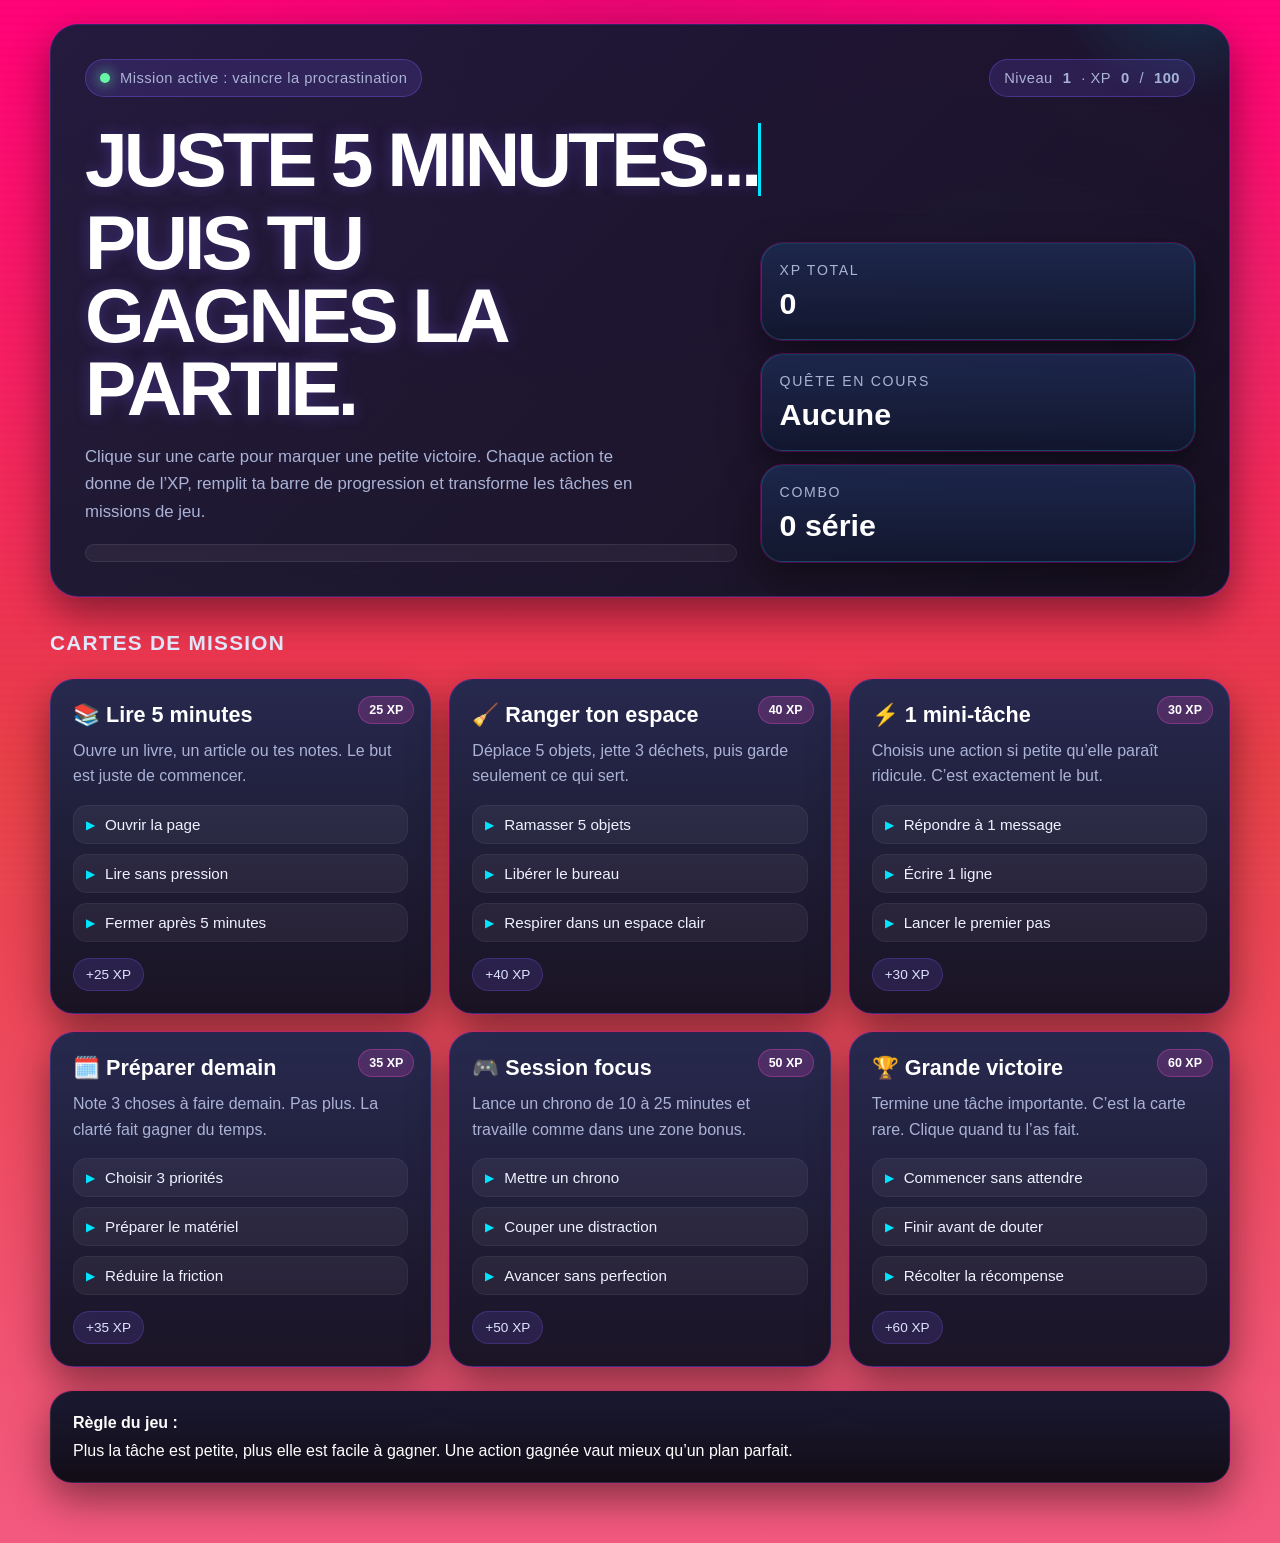
==== Nicolas/index.html @ 08e17f82 "Nick: My version" ====
<!doctype html>
<html lang="fr">
<head>
  <meta charset="UTF-8" />
  <meta name="viewport" content="width=device-width, initial-scale=1.0" />
  <title>Procrastination Quest</title>
  <style>
    :root {
      --bg: #ff0088;
      --panel: rgba(18, 24, 48, 0.88);
      --panel-2: rgba(30, 40, 78, 0.92);
      --text: #ffffff;
      --muted: #aab3d6;
      --neon: #7c5cff;
      --neon-2: #00e5ff;
      --accent: #ff4fd8;
      --good: #67f5a6;
      --warn: #ffd166;
      --shadow: 0 0 0 1px rgba(255, 0, 200, 0.25), 0 16px 40px rgba(0, 0, 0, 0.45);
    }

    * { box-sizing: border-box; }

    html {
      scroll-behavior: smooth;
    }

    body {
      margin: 0;
      min-height: 100vh;
      font-family: "Trebuchet MS", Arial, sans-serif;
      color: var(--text);
      background:
        radial-gradient(circle at top, rgba(150, 23, 97, 0.22), transparent 28%),
        radial-gradient(circle at 80% 20%, rgba(0,229,255,0.13), transparent 18%),
        linear-gradient(180deg, #ff0177 0%, #e73f47 50%, #f3597f 100%);
      overflow-x: hidden;
    }

    /* body::before {
      content: "";
      position: fixed;
      inset: 0;
      pointer-events: none;
      background:
        linear-gradient(rgba(255,255,255,0.03) 1px, transparent 1px),
        linear-gradient(90deg, rgba(255,255,255,0.03) 1px, transparent 1px);
      background-size: 100% 4px, 4px 100%;
      opacity: 0.18;
      mix-blend-mode: screen;
    } */

    .scanline {
      position: fixed;
      inset: 0;
      pointer-events: none;
      background: linear-gradient(to bottom, transparent 0%, rgba(255,255,255,0.04) 50%, transparent 100%);
      background-size: 100% 8px;
      animation: scan 8s linear infinite;
      opacity: 0.35;
    }

    @keyframes scan {
      from { transform: translateY(-100%); }
      to { transform: translateY(100%); }
    }

    @keyframes float {
      0%, 100% { transform: translateY(0px); }
      50% { transform: translateY(-8px); }
    }

    @keyframes pop {
      0% { transform: scale(0.9); opacity: 0; }
      100% { transform: scale(1); opacity: 1; }
    }

    @keyframes glowPulse {
      0%, 100% { box-shadow: 0 0 12px rgba(124,92,255,0.35), 0 0 30px rgba(0,229,255,0.15); }
      50% { box-shadow: 0 0 18px rgba(255,79,216,0.45), 0 0 38px rgba(0,229,255,0.24); }
    }

    .container {
      width: min(1180px, calc(100% - 32px));
      margin: 0 auto;
      padding: 24px 0 60px;
      position: relative;
      z-index: 1;
    }

    .hero {
      position: relative;
      overflow: hidden;
      border-radius: 28px;
      padding: 34px;
      background: linear-gradient(135deg, rgba(22, 28, 58, 0.94), rgba(11, 16, 32, 0.94));
      border: 1px solid rgba(124, 92, 255, 0.25);
      box-shadow: var(--shadow);
      animation: glowPulse 4s ease-in-out infinite;
    }

    .hero::after {
      content: "";
      position: absolute;
      inset: -40% -10% auto auto;
      width: 320px;
      height: 320px;
      border-radius: 50%;
      background: radial-gradient(circle, rgba(0,229,255,0.18), transparent 65%);
      filter: blur(10px);
      pointer-events: none;
    }

    .topbar {
      display: flex;
      justify-content: space-between;
      gap: 16px;
      align-items: center;
      flex-wrap: wrap;
      margin-bottom: 26px;
    }

    .badge {
      display: inline-flex;
      align-items: center;
      gap: 10px;
      padding: 10px 14px;
      border-radius: 999px;
      background: rgba(124, 92, 255, 0.16);
      border: 1px solid rgba(124, 92, 255, 0.35);
      color: var(--muted);
      font-size: 0.92rem;
      letter-spacing: 0.03em;
    }

    .badge span {
      width: 10px;
      height: 10px;
      border-radius: 50%;
      background: var(--good);
      box-shadow: 0 0 14px var(--good);
    }

    h1 {
      margin: 0;
      font-size: clamp(2.5rem, 6vw, 5rem);
      line-height: 0.95;
      letter-spacing: -0.05em;
      text-transform: uppercase;
      text-shadow: 0 0 16px rgba(124, 92, 255, 0.3);
      max-width: 12ch;
    }

    .typewriter {
      display: inline-block;
      border-right: 3px solid var(--neon-2);
      white-space: nowrap;
      overflow: hidden;
      animation: typing 4s steps(26, end), blink 0.75s step-end infinite;
    }

    @keyframes typing {
      from { width: 0; }
      to { width: 100%; }
    }

    @keyframes blink {
      50% { border-color: transparent; }
    }

    .hero-grid {
      display: grid;
      grid-template-columns: 1.5fr 1fr;
      gap: 24px;
      align-items: end;
    }

    .hero-copy {
      color: var(--muted);
      font-size: 1.05rem;
      max-width: 62ch;
      margin-top: 18px;
      line-height: 1.65;
    }

    .stats {
      display: grid;
      gap: 14px;
    }

    .stat {
      background: linear-gradient(180deg, rgba(30, 40, 78, 0.94), rgba(18, 24, 48, 0.92));
      border: 1px solid rgba(0,229,255,0.18);
      border-radius: 22px;
      padding: 18px;
      box-shadow: var(--shadow);
      animation: float 5s ease-in-out infinite;
    }

    .stat:nth-child(2) { animation-delay: 0.6s; }
    .stat:nth-child(3) { animation-delay: 1.2s; }

    .label {
      display: block;
      color: var(--muted);
      font-size: 0.88rem;
      margin-bottom: 8px;
      text-transform: uppercase;
      letter-spacing: 0.12em;
    }

    .value {
      font-size: 1.9rem;
      font-weight: 800;
    }

    .progress-wrap {
      margin-top: 18px;
      background: rgba(255,255,255,0.05);
      border-radius: 999px;
      overflow: hidden;
      border: 1px solid rgba(255,255,255,0.08);
      height: 18px;
    }

    .progress-bar {
      width: 0%;
      height: 100%;
      background: linear-gradient(90deg, var(--accent), var(--neon), var(--neon-2));
      box-shadow: 0 0 18px rgba(0,229,255,0.5);
      transition: width 0.5s ease;
    }

    .grid {
      margin-top: 24px;
      display: grid;
      grid-template-columns: repeat(12, 1fr);
      gap: 18px;
    }

    .section-title {
      margin: 34px 0 14px;
      font-size: 1.3rem;
      letter-spacing: 0.06em;
      text-transform: uppercase;
      color: #e7ebff;
    }

    .card {
      grid-column: span 4;
      position: relative;
      border: 1px solid rgba(124, 92, 255, 0.22);
      border-radius: 24px;
      padding: 22px;
      background: linear-gradient(180deg, rgba(30, 40, 78, 0.96), rgba(12, 16, 32, 0.94));
      box-shadow: var(--shadow);
      transform-style: preserve-3d;
      transition: transform 180ms ease, border-color 180ms ease, box-shadow 180ms ease;
      cursor: pointer;
      overflow: hidden;
      min-height: 230px;
    }

    .card:hover {
      transform: translateY(-4px) scale(1.01);
      border-color: rgba(0,229,255,0.38);
      box-shadow: 0 0 0 1px rgba(0,229,255,0.14), 0 18px 42px rgba(0, 0, 0, 0.5);
    }

    .card.completed {
      border-color: rgba(103,245,166,0.55);
      box-shadow: 0 0 0 1px rgba(103,245,166,0.15), 0 0 30px rgba(103,245,166,0.2);
    }

    .card::before {
      content: attr(data-xp) " XP";
      position: absolute;
      top: 16px;
      right: 16px;
      font-size: 0.78rem;
      font-weight: 700;
      color: #fff;
      padding: 6px 10px;
      border-radius: 999px;
      background: rgba(255,79,216,0.18);
      border: 1px solid rgba(255,79,216,0.3);
    }

    .card h3 {
      margin: 0 0 10px;
      font-size: 1.35rem;
    }

    .card p {
      margin: 0 0 16px;
      color: var(--muted);
      line-height: 1.6;
    }

    .task-list {
      display: grid;
      gap: 10px;
      margin: 0;
      padding: 0;
      list-style: none;
    }

    .task-list li {
      display: flex;
      align-items: center;
      gap: 10px;
      padding: 10px 12px;
      border-radius: 14px;
      background: rgba(255,255,255,0.05);
      border: 1px solid rgba(255,255,255,0.05);
      color: #eef2ff;
      font-size: 0.95rem;
    }

    .task-list li::before {
      content: "▶";
      color: var(--neon-2);
      font-size: 0.75rem;
    }

    .card.completed .task-list li.done {
      background: rgba(103,245,166,0.12);
      border-color: rgba(103,245,166,0.2);
      color: #d8ffe8;
    }

    .tag {
      display: inline-flex;
      margin-top: 16px;
      padding: 8px 12px;
      border-radius: 999px;
      background: rgba(124, 92, 255, 0.16);
      color: #dde3ff;
      font-size: 0.85rem;
      border: 1px solid rgba(124, 92, 255, 0.25);
    }

    .footer-panel {
      margin-top: 24px;
      padding: 22px;
      border-radius: 22px;
      background: linear-gradient(180deg, rgba(18,24,48,0.96), rgba(8,10,18,0.96));
      border: 1px solid rgba(255,255,255,0.08);
      box-shadow: var(--shadow);
      display: grid;
      gap: 10px;
    }

    .footer-panel strong {
      color: #fff;
    }

    .toast {
      position: fixed;
      bottom: 24px;
      left: 50%;
      transform: translateX(-50%) translateY(24px);
      background: rgba(11,16,32,0.96);
      border: 1px solid rgba(0,229,255,0.25);
      color: #fff;
      padding: 14px 18px;
      border-radius: 999px;
      box-shadow: var(--shadow);
      opacity: 0;
      pointer-events: none;
      transition: all 0.35s ease;
      z-index: 10;
    }

    .toast.show {
      opacity: 1;
      transform: translateX(-50%) translateY(0);
    }

    .xp-burst {
      position: absolute;
      pointer-events: none;
      font-weight: 800;
      font-size: 1rem;
      color: var(--warn);
      text-shadow: 0 0 12px rgba(255, 209, 102, 0.8);
      animation: burst 900ms ease-out forwards;
    }

    @keyframes burst {
      0% { opacity: 0; transform: translateY(10px) scale(0.85); }
      20% { opacity: 1; }
      100% { opacity: 0; transform: translateY(-40px) scale(1.2); }
    }

    .sparkle {
      position: absolute;
      width: 8px;
      height: 8px;
      border-radius: 2px;
      background: var(--neon-2);
      box-shadow: 0 0 16px var(--neon-2);
      animation: sparkle 700ms ease-out forwards;
    }

    @keyframes sparkle {
      0% { opacity: 0; transform: scale(0.2) rotate(0deg); }
      20% { opacity: 1; }
      100% { opacity: 0; transform: scale(1.2) rotate(180deg) translateY(-20px); }
    }

    @media (max-width: 980px) {
      .hero-grid { grid-template-columns: 1fr; }
      .card { grid-column: span 6; }
    }

    @media (max-width: 640px) {
      .container { width: min(100% - 20px, 1180px); }
      .hero { padding: 22px; border-radius: 20px; }
      h1 { font-size: clamp(2.2rem, 10vw, 3.8rem); }
      .card { grid-column: span 12; min-height: auto; }
      .value { font-size: 1.5rem; }
    }
  </style>
</head>
<body>
  <div class="scanline"></div>

  <main class="container">
    <header class="hero">
      <div class="topbar">
        <div class="badge"><span></span> Mission active : vaincre la procrastination</div>
        <div class="badge">Niveau <strong id="levelText">1</strong> · XP <strong id="xpText">0</strong>/<strong id="xpNextText">100</strong></div>
      </div>

      <div class="hero-grid">
        <div>
          <h1><span class="typewriter">Juste 5 minutes...</span><br />Puis tu gagnes la partie.</h1>
          <p class="hero-copy">
            Clique sur une carte pour marquer une petite victoire. Chaque action te donne de l’XP,
            remplit ta barre de progression et transforme les tâches en missions de jeu.
          </p>
          <div class="progress-wrap" aria-label="barre d'expérience">
            <div class="progress-bar" id="progressBar"></div>
          </div>
        </div>

        <div class="stats">
          <div class="stat">
            <span class="label">XP total</span>
            <div class="value" id="xpTotal">0</div>
          </div>
          <div class="stat">
            <span class="label">Quête en cours</span>
            <div class="value" id="currentQuest">Aucune</div>
          </div>
          <div class="stat">
            <span class="label">Combo</span>
            <div class="value"><span id="combo">0</span> série</div>
          </div>
        </div>
      </div>
    </header>

    <h2 class="section-title">Cartes de mission</h2>
    <section class="grid" id="cards">
      <article class="card" data-xp="25" data-name="Lire 5 minutes">
        <h3>📚 Lire 5 minutes</h3>
        <p>Ouvre un livre, un article ou tes notes. Le but est juste de commencer.</p>
        <ul class="task-list">
          <li class="done">Ouvrir la page</li>
          <li class="done">Lire sans pression</li>
          <li class="done">Fermer après 5 minutes</li>
        </ul>
        <span class="tag">+25 XP</span>
      </article>

      <article class="card" data-xp="40" data-name="Ranger ton espace">
        <h3>🧹 Ranger ton espace</h3>
        <p>Déplace 5 objets, jette 3 déchets, puis garde seulement ce qui sert.</p>
        <ul class="task-list">
          <li class="done">Ramasser 5 objets</li>
          <li class="done">Libérer le bureau</li>
          <li class="done">Respirer dans un espace clair</li>
        </ul>
        <span class="tag">+40 XP</span>
      </article>

      <article class="card" data-xp="30" data-name="Faire 1 mini-tâche">
        <h3>⚡ 1 mini-tâche</h3>
        <p>Choisis une action si petite qu’elle paraît ridicule. C’est exactement le but.</p>
        <ul class="task-list">
          <li class="done">Répondre à 1 message</li>
          <li class="done">Écrire 1 ligne</li>
          <li class="done">Lancer le premier pas</li>
        </ul>
        <span class="tag">+30 XP</span>
      </article>

      <article class="card" data-xp="35" data-name="Préparer demain">
        <h3>🗓️ Préparer demain</h3>
        <p>Note 3 choses à faire demain. Pas plus. La clarté fait gagner du temps.</p>
        <ul class="task-list">
          <li class="done">Choisir 3 priorités</li>
          <li class="done">Préparer le matériel</li>
          <li class="done">Réduire la friction</li>
        </ul>
        <span class="tag">+35 XP</span>
      </article>

      <article class="card" data-xp="50" data-name="Session focus">
        <h3>🎮 Session focus</h3>
        <p>Lance un chrono de 10 à 25 minutes et travaille comme dans une zone bonus.</p>
        <ul class="task-list">
          <li class="done">Mettre un chrono</li>
          <li class="done">Couper une distraction</li>
          <li class="done">Avancer sans perfection</li>
        </ul>
        <span class="tag">+50 XP</span>
      </article>

      <article class="card" data-xp="60" data-name="Grande victoire">
        <h3>🏆 Grande victoire</h3>
        <p>Termine une tâche importante. C’est la carte rare. Clique quand tu l’as fait.</p>
        <ul class="task-list">
          <li class="done">Commencer sans attendre</li>
          <li class="done">Finir avant de douter</li>
          <li class="done">Récolter la récompense</li>
        </ul>
        <span class="tag">+60 XP</span>
      </article>
    </section>

    <section class="footer-panel">
      <strong>Règle du jeu :</strong>
      <div>Plus la tâche est petite, plus elle est facile à gagner. Une action gagnée vaut mieux qu’un plan parfait.</div>
    </section>
  </main>

  <div class="toast" id="toast">+0 XP</div>

  <script>
    const cards = document.querySelectorAll('.card');
    const xpText = document.getElementById('xpText');
    const xpNextText = document.getElementById('xpNextText');
    const xpTotal = document.getElementById('xpTotal');
    const levelText = document.getElementById('levelText');
    const progressBar = document.getElementById('progressBar');
    const currentQuest = document.getElementById('currentQuest');
    const comboText = document.getElementById('combo');
    const toast = document.getElementById('toast');

    let xp = 0;
    let level = 1;
    let combo = 0;
    const xpPerLevel = 100;
    const completed = new Set();

    function updateUI() {
      const xpIntoLevel = xp % xpPerLevel;
      const progress = (xpIntoLevel / xpPerLevel) * 100;
      xpText.textContent = xpIntoLevel;
      xpNextText.textContent = xpPerLevel;
      xpTotal.textContent = xp;
      levelText.textContent = level;
      comboText.textContent = combo;
      progressBar.style.width = `${progress}%`;
    }

    function showToast(message) {
      toast.textContent = message;
      toast.classList.add('show');
      clearTimeout(window.toastTimer);
      window.toastTimer = setTimeout(() => toast.classList.remove('show'), 1400);
    }

    function burst(card, amount) {
      const rect = card.getBoundingClientRect();
      const burstEl = document.createElement('div');
      burstEl.className = 'xp-burst';
      burstEl.textContent = `+${amount} XP`;
      burstEl.style.left = `${rect.width * 0.5 + Math.random() * 20 - 10}px`;
      burstEl.style.top = `${rect.height * 0.5}px`;
      card.appendChild(burstEl);
      setTimeout(() => burstEl.remove(), 900);

      for (let i = 0; i < 5; i++) {
        const sparkle = document.createElement('div');
        sparkle.className = 'sparkle';
        sparkle.style.left = `${rect.width * 0.5 + (Math.random() * 120 - 60)}px`;
        sparkle.style.top = `${rect.height * 0.45 + (Math.random() * 30 - 15)}px`;
        card.appendChild(sparkle);
        setTimeout(() => sparkle.remove(), 720);
      }
    }

    function unlockLevelUp(newLevel) {
      showToast(`Niveau ${newLevel} débloqué !`);
      document.body.animate(
        [
          { transform: 'scale(1)' },
          { transform: 'scale(1.006)' },
          { transform: 'scale(1)' }
        ],
        { duration: 420, easing: 'ease-out' }
      );
    }

    cards.forEach(card => {
      card.addEventListener('click', () => {
        const amount = Number(card.dataset.xp);
        const quest = card.dataset.name;

        if (!completed.has(quest)) {
          completed.add(quest);
          xp += amount;
          combo += 1;
          currentQuest.textContent = quest;
          card.classList.add('completed');
          card.style.transform = 'translateY(-2px) scale(0.99)';
          burst(card, amount);
          showToast(`Mission réussie : ${quest}`);

          const previousLevel = level;
          level = Math.floor(xp / xpPerLevel) + 1;
          if (level > previousLevel) {
            unlockLevelUp(level);
          }

          updateUI();
        } else {
          combo = 0;
          currentQuest.textContent = 'Mission déjà validée';
          showToast('Cette carte est déjà complétée.');
          updateUI();
        }
      });
    });

    document.addEventListener('keydown', (e) => {
      if (e.key.toLowerCase() === 'r') {
        xp = 0;
        level = 1;
        combo = 0;
        completed.clear();
        cards.forEach(card => card.classList.remove('completed'));
        currentQuest.textContent = 'Aucune';
        showToast('Progression réinitialisée.');
        updateUI();
      }
    });

    updateUI();
  </script>
</body>
</html>
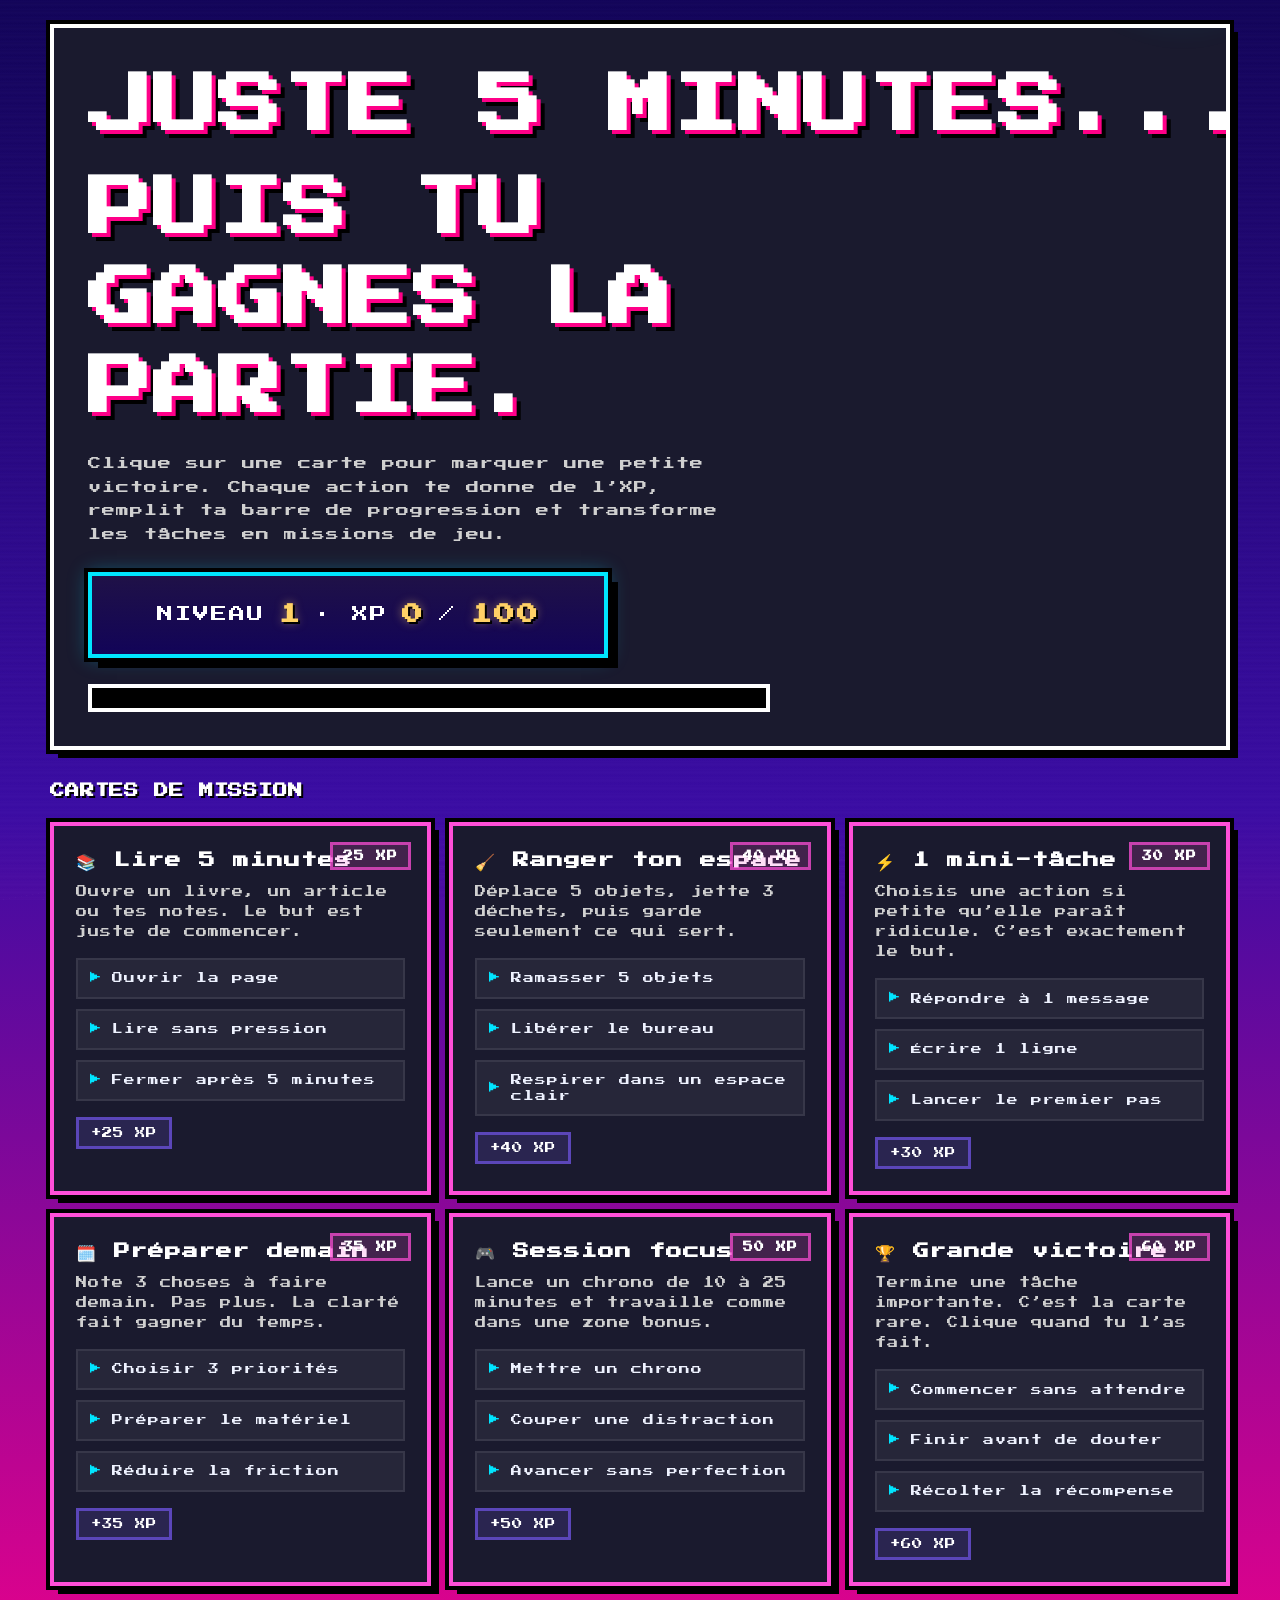
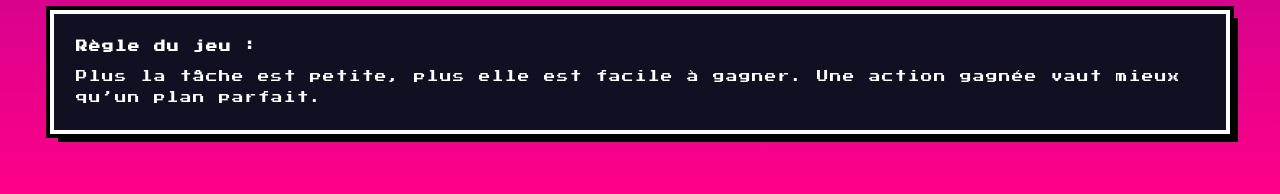
==== commit 02b5c60d: "Amelioration stylisitque" ====
--- a/Nicolas/index.html
+++ b/Nicolas/index.html
@@ -3,61 +3,85 @@
 <head>
   <meta charset="UTF-8" />
   <meta name="viewport" content="width=device-width, initial-scale=1.0" />
+  <link rel="preconnect" href="https://fonts.googleapis.com">
+  <link rel="preconnect" href="https://fonts.gstatic.com" crossorigin>
+  <link href="https://fonts.googleapis.com/css2?family=Press+Start+2P&display=swap" rel="stylesheet">
   <title>Procrastination Quest</title>
   <style>
     :root {
-      --bg: #ff0088;
-      --panel: rgba(18, 24, 48, 0.88);
-      --panel-2: rgba(30, 40, 78, 0.92);
+      --bg: #120458;
+      --panel: #1a1a2e;
+      --panel-2: #101022;
       --text: #ffffff;
-      --muted: #aab3d6;
-      --neon: #7c5cff;
+      --muted: #d0d0d0;
+      --neon: #ff4fd8;
       --neon-2: #00e5ff;
-      --accent: #ff4fd8;
+      --accent: #ffd166;
       --good: #67f5a6;
       --warn: #ffd166;
-      --shadow: 0 0 0 1px rgba(255, 0, 200, 0.25), 0 16px 40px rgba(0, 0, 0, 0.45);
+      --shadow: 0 0 0 4px #000, 8px 8px 0 #000;
     }
 
     * { box-sizing: border-box; }
 
     html {
       scroll-behavior: smooth;
+      image-rendering: pixelated;
     }
 
     body {
       margin: 0;
       min-height: 100vh;
-      font-family: "Trebuchet MS", Arial, sans-serif;
+      font-family: 'Press Start 2P', cursive;
       color: var(--text);
       background:
-        radial-gradient(circle at top, rgba(150, 23, 97, 0.22), transparent 28%),
-        radial-gradient(circle at 80% 20%, rgba(0,229,255,0.13), transparent 18%),
-        linear-gradient(180deg, #ff0177 0%, #e73f47 50%, #f3597f 100%);
+        linear-gradient(180deg, #120458 0%, #3a0ca3 45%, #ff0088 100%);
       overflow-x: hidden;
-    }
-
-    /* body::before {
+      letter-spacing: 1px;
+    }
+
+    body::before {
       content: "";
       position: fixed;
       inset: 0;
       pointer-events: none;
       background:
-        linear-gradient(rgba(255,255,255,0.03) 1px, transparent 1px),
-        linear-gradient(90deg, rgba(255,255,255,0.03) 1px, transparent 1px);
-      background-size: 100% 4px, 4px 100%;
-      opacity: 0.18;
-      mix-blend-mode: screen;
-    } */
+        repeating-linear-gradient(
+          to bottom,
+          rgba(255,255,255,0.04),
+          rgba(255,255,255,0.04) 2px,
+          transparent 2px,
+          transparent 4px
+        );
+      opacity: 0.35;
+      mix-blend-mode: overlay;
+    }
+
+    body::after {
+      content: "";
+      position: fixed;
+      bottom: 0;
+      left: 0;
+      width: 100%;
+      height: 38%;
+      pointer-events: none;
+      background-image:
+        linear-gradient(rgba(255,255,255,0.08) 1px, transparent 1px),
+        linear-gradient(90deg, rgba(255,255,255,0.08) 1px, transparent 1px);
+      background-size: 40px 40px;
+      transform: perspective(300px) rotateX(70deg);
+      transform-origin: bottom;
+      opacity: 0.28;
+    }
 
     .scanline {
       position: fixed;
       inset: 0;
       pointer-events: none;
-      background: linear-gradient(to bottom, transparent 0%, rgba(255,255,255,0.04) 50%, transparent 100%);
+      background: linear-gradient(to bottom, transparent 0%, rgba(255,255,255,0.05) 50%, transparent 100%);
       background-size: 100% 8px;
       animation: scan 8s linear infinite;
-      opacity: 0.35;
+      opacity: 0.3;
     }
 
     @keyframes scan {
@@ -67,17 +91,12 @@
 
     @keyframes float {
       0%, 100% { transform: translateY(0px); }
-      50% { transform: translateY(-8px); }
-    }
-
-    @keyframes pop {
-      0% { transform: scale(0.9); opacity: 0; }
-      100% { transform: scale(1); opacity: 1; }
+      50% { transform: translateY(-6px); }
     }
 
     @keyframes glowPulse {
-      0%, 100% { box-shadow: 0 0 12px rgba(124,92,255,0.35), 0 0 30px rgba(0,229,255,0.15); }
-      50% { box-shadow: 0 0 18px rgba(255,79,216,0.45), 0 0 38px rgba(0,229,255,0.24); }
+      0%, 100% { box-shadow: 0 0 0 4px #000, 0 0 18px rgba(255,79,216,0.25); }
+      50% { box-shadow: 0 0 0 4px #000, 0 0 26px rgba(0,229,255,0.28); }
     }
 
     .container {
@@ -91,10 +110,10 @@
     .hero {
       position: relative;
       overflow: hidden;
-      border-radius: 28px;
+      border-radius: 0;
       padding: 34px;
-      background: linear-gradient(135deg, rgba(22, 28, 58, 0.94), rgba(11, 16, 32, 0.94));
-      border: 1px solid rgba(124, 92, 255, 0.25);
+      background: #1a1a2e;
+      border: 4px solid #fff;
       box-shadow: var(--shadow);
       animation: glowPulse 4s ease-in-out infinite;
     }
@@ -105,82 +124,101 @@
       inset: -40% -10% auto auto;
       width: 320px;
       height: 320px;
-      border-radius: 50%;
-      background: radial-gradient(circle, rgba(0,229,255,0.18), transparent 65%);
-      filter: blur(10px);
+      border-radius: 0;
+      background: radial-gradient(circle, rgba(0,229,255,0.16), transparent 65%);
+      filter: blur(6px);
       pointer-events: none;
+    }
+
+    .hero-grid {
+      display: grid;
+      grid-template-columns: minmax(0, 1.4fr) minmax(280px, 380px);
+      gap: 42px;
+      align-items: start;
+    }
+
+    h1 {
+      margin: 0;
+      font-size: clamp(2rem, 5vw, 4rem);
+      line-height: 1.4;
+      text-transform: uppercase;
+      color: #fff;
+      text-shadow:
+        4px 4px 0 #ff0088,
+        8px 8px 0 #000;
+      max-width: 12ch;
+    }
+
+    .typewriter {
+      display: inline-block;
+      border-right: 4px solid var(--neon-2);
+      white-space: nowrap;
+      overflow: hidden;
+      animation: typing 4s steps(26, end), blink 0.75s step-end infinite;
+    }
+
+    @keyframes typing {
+      from { width: 0; }
+      to { width: 100%; }
+    }
+
+    @keyframes blink {
+      50% { border-color: transparent; }
+    }
+
+    .hero-copy {
+      color: var(--muted);
+      font-size: 0.82rem;
+      max-width: 62ch;
+      margin-top: 18px;
+      line-height: 1.8;
     }
 
     .topbar {
       display: flex;
-      justify-content: space-between;
-      gap: 16px;
+      justify-content: flex-start;
+      margin-top: 26px;
+      margin-bottom: 26px;
+    }
+
+    .badge {
+      display: flex;
       align-items: center;
+      justify-content: center;
+      gap: 14px;
+      width: 100%;
+      max-width: 520px;
+      padding: 22px 30px;
+      background: linear-gradient(180deg, #1f1147 0%, #120458 100%);
+      border: 4px solid #00e5ff;
+      box-shadow:
+        0 0 0 4px #000,
+        10px 10px 0 #000,
+        0 0 18px rgba(0,229,255,0.35);
+      color: #ffffff;
+      font-size: 1rem;
+      text-transform: uppercase;
+      letter-spacing: 2px;
+      position: relative;
+      overflow: hidden;
+      line-height: 1.6;
       flex-wrap: wrap;
-      margin-bottom: 26px;
-    }
-
-    .badge {
-      display: inline-flex;
-      align-items: center;
-      gap: 10px;
-      padding: 10px 14px;
-      border-radius: 999px;
-      background: rgba(124, 92, 255, 0.16);
-      border: 1px solid rgba(124, 92, 255, 0.35);
-      color: var(--muted);
-      font-size: 0.92rem;
-      letter-spacing: 0.03em;
+    }
+
+    .badge strong {
+      color: #ffd166;
+      font-size: 1.3rem;
+      text-shadow:
+        2px 2px 0 #000,
+        0 0 10px rgba(255,209,102,0.5);
     }
 
     .badge span {
       width: 10px;
       height: 10px;
-      border-radius: 50%;
+      border-radius: 0;
       background: var(--good);
-      box-shadow: 0 0 14px var(--good);
-    }
-
-    h1 {
-      margin: 0;
-      font-size: clamp(2.5rem, 6vw, 5rem);
-      line-height: 0.95;
-      letter-spacing: -0.05em;
-      text-transform: uppercase;
-      text-shadow: 0 0 16px rgba(124, 92, 255, 0.3);
-      max-width: 12ch;
-    }
-
-    .typewriter {
-      display: inline-block;
-      border-right: 3px solid var(--neon-2);
-      white-space: nowrap;
-      overflow: hidden;
-      animation: typing 4s steps(26, end), blink 0.75s step-end infinite;
-    }
-
-    @keyframes typing {
-      from { width: 0; }
-      to { width: 100%; }
-    }
-
-    @keyframes blink {
-      50% { border-color: transparent; }
-    }
-
-    .hero-grid {
-      display: grid;
-      grid-template-columns: 1.5fr 1fr;
-      gap: 24px;
-      align-items: end;
-    }
-
-    .hero-copy {
-      color: var(--muted);
-      font-size: 1.05rem;
-      max-width: 62ch;
-      margin-top: 18px;
-      line-height: 1.65;
+      box-shadow: 0 0 10px var(--good);
     }
 
     .stats {
@@ -189,46 +227,52 @@
     }
 
     .stat {
-      background: linear-gradient(180deg, rgba(30, 40, 78, 0.94), rgba(18, 24, 48, 0.92));
-      border: 1px solid rgba(0,229,255,0.18);
-      border-radius: 22px;
+      background: #101022;
+      border: 4px solid #00e5ff;
+      border-radius: 0;
       padding: 18px;
       box-shadow: var(--shadow);
       animation: float 5s ease-in-out infinite;
     }
 
     .stat:nth-child(2) { animation-delay: 0.6s; }
-    .stat:nth-child(3) { animation-delay: 1.2s; }
 
     .label {
       display: block;
       color: var(--muted);
-      font-size: 0.88rem;
-      margin-bottom: 8px;
+      font-size: 0.65rem;
+      margin-bottom: 10px;
       text-transform: uppercase;
       letter-spacing: 0.12em;
     }
 
     .value {
-      font-size: 1.9rem;
-      font-weight: 800;
+      font-size: 1rem;
+      font-weight: 700;
     }
 
     .progress-wrap {
       margin-top: 18px;
-      background: rgba(255,255,255,0.05);
-      border-radius: 999px;
+      background: #000;
+      border: 4px solid #fff;
+      border-radius: 0;
       overflow: hidden;
-      border: 1px solid rgba(255,255,255,0.08);
-      height: 18px;
+      height: 28px;
+      padding: 4px;
     }
 
     .progress-bar {
       width: 0%;
       height: 100%;
-      background: linear-gradient(90deg, var(--accent), var(--neon), var(--neon-2));
-      box-shadow: 0 0 18px rgba(0,229,255,0.5);
-      transition: width 0.5s ease;
+      background:
+        repeating-linear-gradient(
+          90deg,
+          #00e5ff 0px,
+          #00e5ff 12px,
+          #ff4fd8 12px,
+          #ff4fd8 24px
+        );
+      transition: width 0.3s steps(10);
     }
 
     .grid {
@@ -240,36 +284,36 @@
 
     .section-title {
       margin: 34px 0 14px;
-      font-size: 1.3rem;
+      font-size: 0.9rem;
       letter-spacing: 0.06em;
       text-transform: uppercase;
-      color: #e7ebff;
+      color: #fff;
+      text-shadow: 2px 2px 0 #000;
     }
 
     .card {
       grid-column: span 4;
       position: relative;
-      border: 1px solid rgba(124, 92, 255, 0.22);
-      border-radius: 24px;
+      border: 4px solid #ff4fd8;
+      border-radius: 0;
       padding: 22px;
-      background: linear-gradient(180deg, rgba(30, 40, 78, 0.96), rgba(12, 16, 32, 0.94));
+      background: #1a1a2e;
       box-shadow: var(--shadow);
       transform-style: preserve-3d;
-      transition: transform 180ms ease, border-color 180ms ease, box-shadow 180ms ease;
+      transition: transform 120ms steps(2), box-shadow 120ms steps(2);
       cursor: pointer;
       overflow: hidden;
       min-height: 230px;
     }
 
     .card:hover {
-      transform: translateY(-4px) scale(1.01);
-      border-color: rgba(0,229,255,0.38);
-      box-shadow: 0 0 0 1px rgba(0,229,255,0.14), 0 18px 42px rgba(0, 0, 0, 0.5);
+      transform: translate(-4px, -4px);
+      box-shadow: 0 0 0 4px #000, 12px 12px 0 #000;
     }
 
     .card.completed {
-      border-color: rgba(103,245,166,0.55);
-      box-shadow: 0 0 0 1px rgba(103,245,166,0.15), 0 0 30px rgba(103,245,166,0.2);
+      border-color: var(--good);
+      box-shadow: 0 0 0 4px #000, 8px 8px 0 #000, 0 0 20px rgba(103,245,166,0.25);
     }
 
     .card::before {
@@ -277,24 +321,26 @@
       position: absolute;
       top: 16px;
       right: 16px;
-      font-size: 0.78rem;
+      font-size: 0.62rem;
       font-weight: 700;
       color: #fff;
       padding: 6px 10px;
-      border-radius: 999px;
+      border-radius: 0;
       background: rgba(255,79,216,0.18);
-      border: 1px solid rgba(255,79,216,0.3);
+      border: 3px solid rgba(255,79,216,0.7);
     }
 
     .card h3 {
       margin: 0 0 10px;
-      font-size: 1.35rem;
+      font-size: 1rem;
+      line-height: 1.5;
     }
 
     .card p {
       margin: 0 0 16px;
       color: var(--muted);
-      line-height: 1.6;
+      line-height: 1.8;
+      font-size: 0.7rem;
     }
 
     .task-list {
@@ -310,22 +356,23 @@
       align-items: center;
       gap: 10px;
       padding: 10px 12px;
-      border-radius: 14px;
+      border-radius: 0;
       background: rgba(255,255,255,0.05);
-      border: 1px solid rgba(255,255,255,0.05);
+      border: 2px solid rgba(255,255,255,0.08);
       color: #eef2ff;
-      font-size: 0.95rem;
+      font-size: 0.68rem;
+      line-height: 1.5;
     }
 
     .task-list li::before {
       content: "▶";
       color: var(--neon-2);
-      font-size: 0.75rem;
+      font-size: 0.7rem;
     }
 
     .card.completed .task-list li.done {
       background: rgba(103,245,166,0.12);
-      border-color: rgba(103,245,166,0.2);
+      border-color: rgba(103,245,166,0.35);
       color: #d8ffe8;
     }
 
@@ -333,22 +380,24 @@
       display: inline-flex;
       margin-top: 16px;
       padding: 8px 12px;
-      border-radius: 999px;
+      border-radius: 0;
       background: rgba(124, 92, 255, 0.16);
-      color: #dde3ff;
-      font-size: 0.85rem;
-      border: 1px solid rgba(124, 92, 255, 0.25);
+      color: #fff;
+      font-size: 0.65rem;
+      border: 3px solid rgba(124, 92, 255, 0.6);
     }
 
     .footer-panel {
       margin-top: 24px;
       padding: 22px;
-      border-radius: 22px;
-      background: linear-gradient(180deg, rgba(18,24,48,0.96), rgba(8,10,18,0.96));
-      border: 1px solid rgba(255,255,255,0.08);
+      border-radius: 0;
+      background: #101022;
+      border: 4px solid #fff;
       box-shadow: var(--shadow);
       display: grid;
       gap: 10px;
+      font-size: 0.72rem;
+      line-height: 1.8;
     }
 
     .footer-panel strong {
@@ -360,16 +409,17 @@
       bottom: 24px;
       left: 50%;
       transform: translateX(-50%) translateY(24px);
-      background: rgba(11,16,32,0.96);
-      border: 1px solid rgba(0,229,255,0.25);
+      background: #101022;
+      border: 4px solid #00e5ff;
       color: #fff;
       padding: 14px 18px;
-      border-radius: 999px;
+      border-radius: 0;
       box-shadow: var(--shadow);
       opacity: 0;
       pointer-events: none;
       transition: all 0.35s ease;
       z-index: 10;
+      font-size: 0.7rem;
     }
 
     .toast.show {
@@ -380,10 +430,10 @@
     .xp-burst {
       position: absolute;
       pointer-events: none;
-      font-weight: 800;
-      font-size: 1rem;
+      font-weight: 700;
+      font-size: 0.7rem;
       color: var(--warn);
-      text-shadow: 0 0 12px rgba(255, 209, 102, 0.8);
+      text-shadow: 0 0 8px rgba(255, 209, 102, 0.8);
       animation: burst 900ms ease-out forwards;
     }
 
@@ -397,9 +447,9 @@
       position: absolute;
       width: 8px;
       height: 8px;
-      border-radius: 2px;
+      border-radius: 0;
       background: var(--neon-2);
-      box-shadow: 0 0 16px var(--neon-2);
+      box-shadow: 0 0 10px var(--neon-2);
       animation: sparkle 700ms ease-out forwards;
     }
 
@@ -410,16 +460,50 @@
     }
 
     @media (max-width: 980px) {
-      .hero-grid { grid-template-columns: 1fr; }
-      .card { grid-column: span 6; }
+      .hero-grid {
+        grid-template-columns: 1fr;
+      }
+
+      .topbar {
+        justify-content: center;
+      }
+
+      .badge {
+        width: 100%;
+        font-size: 0.7rem;
+        padding: 18px;
+      }
+
+      .badge strong {
+        font-size: 1rem;
+      }
+
+      .card {
+        grid-column: span 6;
+      }
     }
 
     @media (max-width: 640px) {
-      .container { width: min(100% - 20px, 1180px); }
-      .hero { padding: 22px; border-radius: 20px; }
-      h1 { font-size: clamp(2.2rem, 10vw, 3.8rem); }
-      .card { grid-column: span 12; min-height: auto; }
-      .value { font-size: 1.5rem; }
+      .container {
+        width: min(100% - 20px, 1180px);
+      }
+
+      .hero {
+        padding: 22px;
+      }
+
+      h1 {
+        font-size: clamp(1.6rem, 8vw, 3rem);
+      }
+
+      .card {
+        grid-column: span 12;
+        min-height: auto;
+      }
+
+      .value {
+        font-size: 0.85rem;
+      }
     }
   </style>
 </head>
@@ -428,37 +512,29 @@
 
   <main class="container">
     <header class="hero">
-      <div class="topbar">
-        <div class="badge"><span></span> Mission active : vaincre la procrastination</div>
-        <div class="badge">Niveau <strong id="levelText">1</strong> · XP <strong id="xpText">0</strong>/<strong id="xpNextText">100</strong></div>
-      </div>
-
       <div class="hero-grid">
         <div>
-          <h1><span class="typewriter">Juste 5 minutes...</span><br />Puis tu gagnes la partie.</h1>
+          <h1>
+            <span class="typewriter">Juste 5 minutes...</span><br />
+            Puis tu gagnes la partie.
+          </h1>
+
           <p class="hero-copy">
             Clique sur une carte pour marquer une petite victoire. Chaque action te donne de l’XP,
             remplit ta barre de progression et transforme les tâches en missions de jeu.
           </p>
+
+          <div class="topbar">
+            <div class="badge">
+              Niveau <strong id="levelText">1</strong> · XP <strong id="xpText">0</strong>/<strong id="xpNextText">100</strong>
+            </div>
+          </div>
+
           <div class="progress-wrap" aria-label="barre d'expérience">
             <div class="progress-bar" id="progressBar"></div>
           </div>
         </div>
 
-        <div class="stats">
-          <div class="stat">
-            <span class="label">XP total</span>
-            <div class="value" id="xpTotal">0</div>
-          </div>
-          <div class="stat">
-            <span class="label">Quête en cours</span>
-            <div class="value" id="currentQuest">Aucune</div>
-          </div>
-          <div class="stat">
-            <span class="label">Combo</span>
-            <div class="value"><span id="combo">0</span> série</div>
-          </div>
-        </div>
       </div>
     </header>
 
@@ -539,118 +615,109 @@
 
   <div class="toast" id="toast">+0 XP</div>
 
-  <script>
-    const cards = document.querySelectorAll('.card');
-    const xpText = document.getElementById('xpText');
-    const xpNextText = document.getElementById('xpNextText');
-    const xpTotal = document.getElementById('xpTotal');
-    const levelText = document.getElementById('levelText');
-    const progressBar = document.getElementById('progressBar');
-    const currentQuest = document.getElementById('currentQuest');
-    const comboText = document.getElementById('combo');
-    const toast = document.getElementById('toast');
-
-    let xp = 0;
-    let level = 1;
-    let combo = 0;
-    const xpPerLevel = 100;
-    const completed = new Set();
-
-    function updateUI() {
-      const xpIntoLevel = xp % xpPerLevel;
-      const progress = (xpIntoLevel / xpPerLevel) * 100;
-      xpText.textContent = xpIntoLevel;
-      xpNextText.textContent = xpPerLevel;
-      xpTotal.textContent = xp;
-      levelText.textContent = level;
-      comboText.textContent = combo;
-      progressBar.style.width = `${progress}%`;
-    }
-
-    function showToast(message) {
-      toast.textContent = message;
-      toast.classList.add('show');
-      clearTimeout(window.toastTimer);
-      window.toastTimer = setTimeout(() => toast.classList.remove('show'), 1400);
-    }
-
-    function burst(card, amount) {
-      const rect = card.getBoundingClientRect();
-      const burstEl = document.createElement('div');
-      burstEl.className = 'xp-burst';
-      burstEl.textContent = `+${amount} XP`;
-      burstEl.style.left = `${rect.width * 0.5 + Math.random() * 20 - 10}px`;
-      burstEl.style.top = `${rect.height * 0.5}px`;
-      card.appendChild(burstEl);
-      setTimeout(() => burstEl.remove(), 900);
-
-      for (let i = 0; i < 5; i++) {
-        const sparkle = document.createElement('div');
-        sparkle.className = 'sparkle';
-        sparkle.style.left = `${rect.width * 0.5 + (Math.random() * 120 - 60)}px`;
-        sparkle.style.top = `${rect.height * 0.45 + (Math.random() * 30 - 15)}px`;
-        card.appendChild(sparkle);
-        setTimeout(() => sparkle.remove(), 720);
-      }
-    }
-
-    function unlockLevelUp(newLevel) {
-      showToast(`Niveau ${newLevel} débloqué !`);
-      document.body.animate(
-        [
-          { transform: 'scale(1)' },
-          { transform: 'scale(1.006)' },
-          { transform: 'scale(1)' }
-        ],
-        { duration: 420, easing: 'ease-out' }
-      );
-    }
-
-    cards.forEach(card => {
-      card.addEventListener('click', () => {
-        const amount = Number(card.dataset.xp);
-        const quest = card.dataset.name;
-
-        if (!completed.has(quest)) {
-          completed.add(quest);
-          xp += amount;
-          combo += 1;
-          currentQuest.textContent = quest;
-          card.classList.add('completed');
-          card.style.transform = 'translateY(-2px) scale(0.99)';
-          burst(card, amount);
-          showToast(`Mission réussie : ${quest}`);
-
-          const previousLevel = level;
-          level = Math.floor(xp / xpPerLevel) + 1;
-          if (level > previousLevel) {
-            unlockLevelUp(level);
-          }
-
-          updateUI();
-        } else {
-          combo = 0;
-          currentQuest.textContent = 'Mission déjà validée';
-          showToast('Cette carte est déjà complétée.');
-          updateUI();
-        }
-      });
+ <script>
+  const cards = document.querySelectorAll('.card');
+  const xpText = document.getElementById('xpText');
+  const xpNextText = document.getElementById('xpNextText');
+  const levelText = document.getElementById('levelText');
+  const progressBar = document.getElementById('progressBar');
+  const toast = document.getElementById('toast');
+
+  let xp = 0;
+  let level = 1;
+  const xpPerLevel = 100;
+  const completed = new Set();
+
+  function updateUI() {
+    const xpIntoLevel = xp % xpPerLevel;
+    const progress = (xpIntoLevel / xpPerLevel) * 100;
+
+    xpText.textContent = xpIntoLevel;
+    xpNextText.textContent = xpPerLevel;
+    levelText.textContent = level;
+    progressBar.style.width = `${progress}%`;
+  }
+
+  function showToast(message) {
+    toast.textContent = message;
+    toast.classList.add('show');
+    clearTimeout(window.toastTimer);
+    window.toastTimer = setTimeout(() => {
+      toast.classList.remove('show');
+    }, 1400);
+  }
+
+  function burst(card, amount) {
+    const rect = card.getBoundingClientRect();
+
+    const burstEl = document.createElement('div');
+    burstEl.className = 'xp-burst';
+    burstEl.textContent = `+${amount} XP`;
+    burstEl.style.left = `${rect.width * 0.5 + Math.random() * 20 - 10}px`;
+    burstEl.style.top = `${rect.height * 0.5}px`;
+    card.appendChild(burstEl);
+    setTimeout(() => burstEl.remove(), 900);
+
+    for (let i = 0; i < 5; i++) {
+      const sparkle = document.createElement('div');
+      sparkle.className = 'sparkle';
+      sparkle.style.left = `${rect.width * 0.5 + (Math.random() * 120 - 60)}px`;
+      sparkle.style.top = `${rect.height * 0.45 + (Math.random() * 30 - 15)}px`;
+      card.appendChild(sparkle);
+      setTimeout(() => sparkle.remove(), 720);
+    }
+  }
+
+  function unlockLevelUp(newLevel) {
+    showToast(`Niveau ${newLevel} débloqué !`);
+    document.body.animate(
+      [
+        { transform: 'scale(1)' },
+        { transform: 'scale(1.006)' },
+        { transform: 'scale(1)' }
+      ],
+      { duration: 420, easing: 'ease-out' }
+    );
+  }
+
+  cards.forEach(card => {
+    card.addEventListener('click', () => {
+      const amount = Number(card.dataset.xp);
+      const quest = card.dataset.name;
+
+      if (completed.has(quest)) {
+        showToast('Cette carte est déjà complétée.');
+        return;
+      }
+
+      completed.add(quest);
+      xp += amount;
+      card.classList.add('completed');
+      burst(card, amount);
+      showToast(`Mission réussie : ${quest}`);
+
+      const previousLevel = level;
+      level = Math.floor(xp / xpPerLevel) + 1;
+      if (level > previousLevel) {
+        unlockLevelUp(level);
+      }
+
+      updateUI();
     });
-
-    document.addEventListener('keydown', (e) => {
-      if (e.key.toLowerCase() === 'r') {
-        xp = 0;
-        level = 1;
-        combo = 0;
-        completed.clear();
-        cards.forEach(card => card.classList.remove('completed'));
-        currentQuest.textContent = 'Aucune';
-        showToast('Progression réinitialisée.');
-        updateUI();
-      }
-    });
-
-    updateUI();
-  </script>
+  });
+
+  document.addEventListener('keydown', (e) => {
+    if (e.key.toLowerCase() === 'r') {
+      xp = 0;
+      level = 1;
+      completed.clear();
+      cards.forEach(card => card.classList.remove('completed'));
+      showToast('Progression réinitialisée.');
+      updateUI();
+    }
+  });
+
+  updateUI();
+</script>
 </body>
 </html>
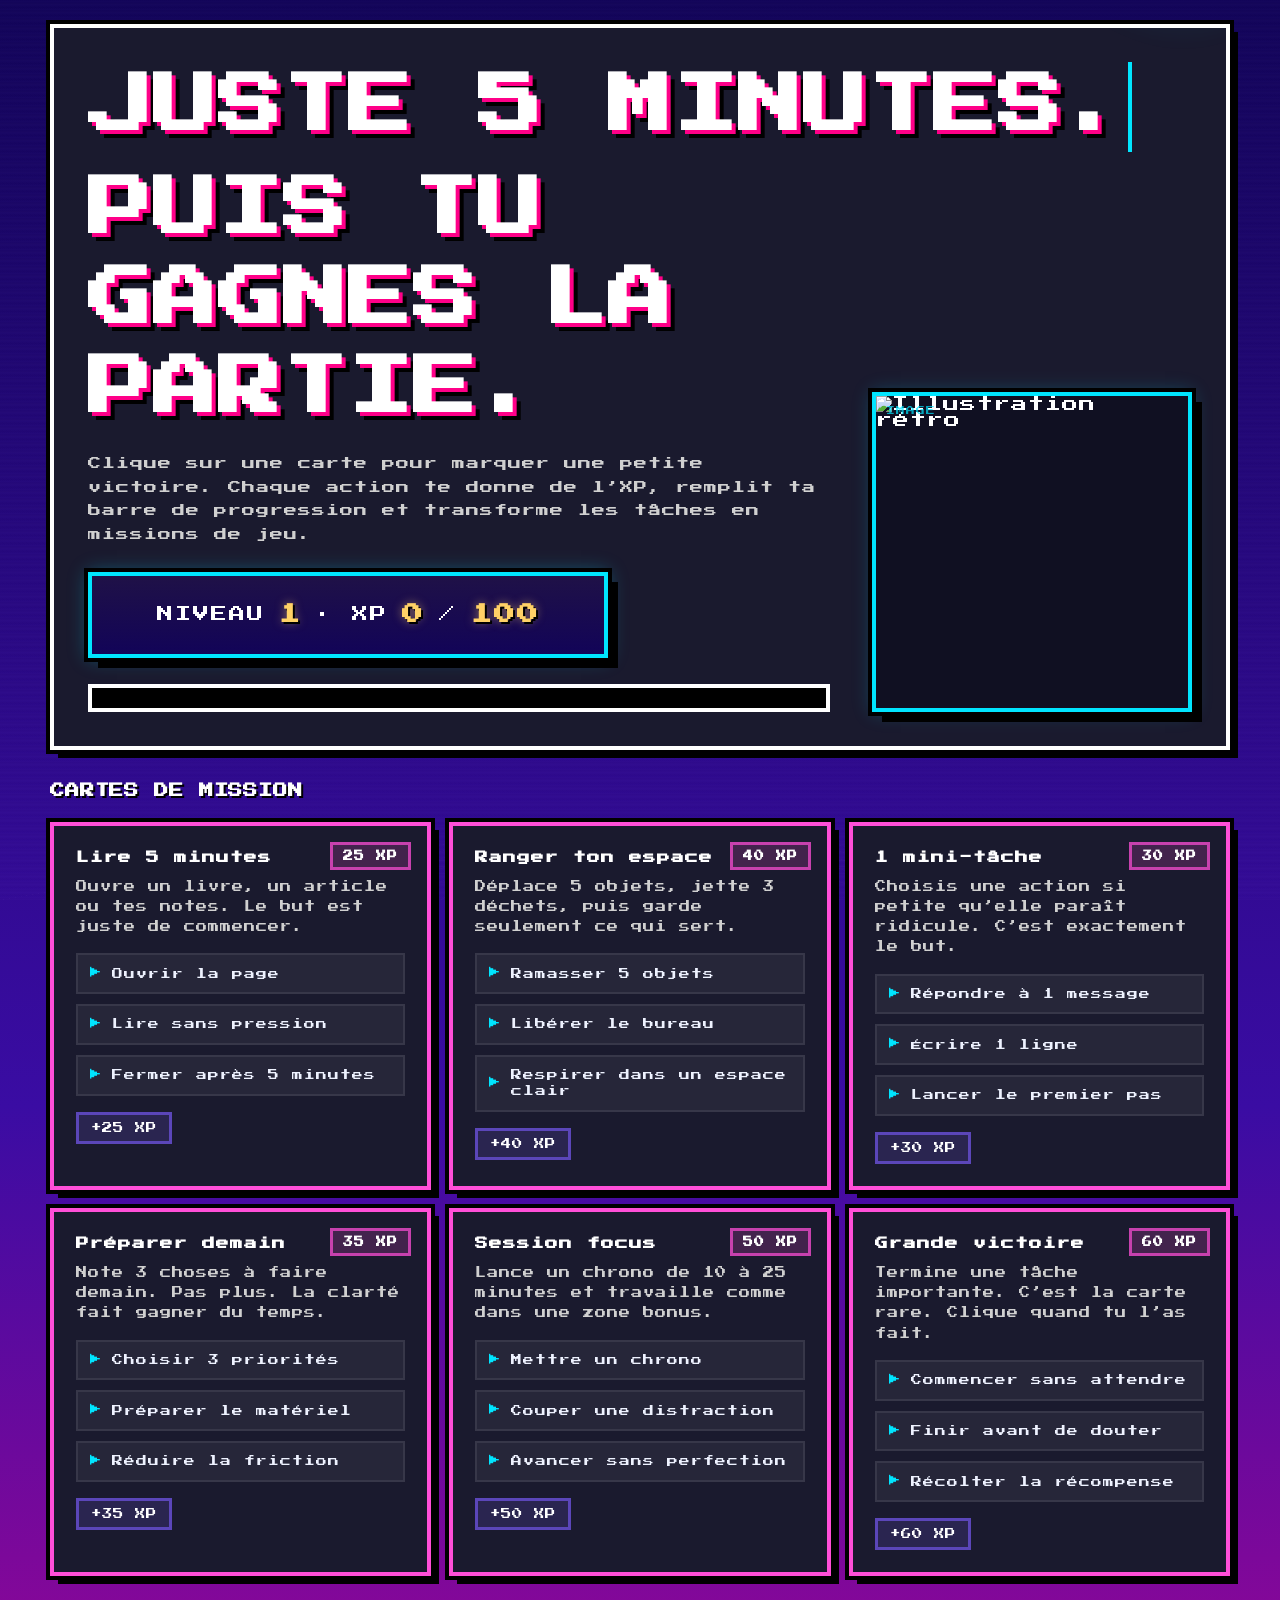
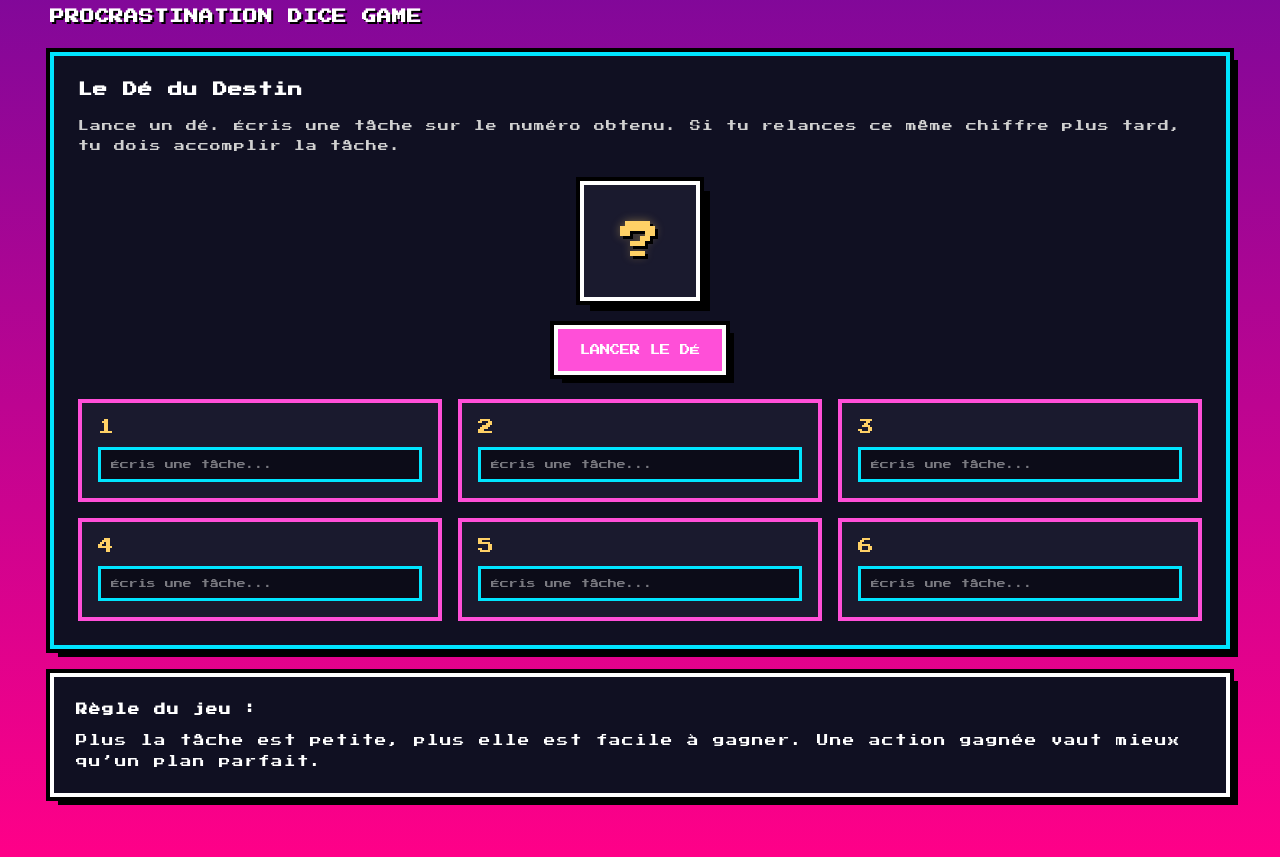
==== commit 94c992e3: "Task + dice game + visual edits" ====
--- a/Nicolas/index.html
+++ b/Nicolas/index.html
@@ -130,11 +130,56 @@
       pointer-events: none;
     }
 
-    .hero-grid {
-      display: grid;
-      grid-template-columns: minmax(0, 1.4fr) minmax(280px, 380px);
-      gap: 42px;
-      align-items: start;
+   .hero-grid {
+  display: grid;
+  grid-template-columns: minmax(0, 1fr) 320px;
+  gap: 42px;
+  align-items: end;
+  
+}
+
+    .hero-image-frame {
+  width: 100%;
+  max-width: 320px;
+  aspect-ratio: 1 / 1;
+
+  border: 4px solid #00e5ff;
+  background: #101022;
+
+  box-shadow:
+    0 0 0 4px #000,
+    10px 10px 0 #000,
+    0 0 18px rgba(0,229,255,0.25);
+
+  overflow: hidden;
+  position: relative;
+
+  display: flex;
+  align-items: center;
+  justify-content: center;
+
+  align-self: end;
+  justify-self: end;
+
+  margin-top: auto;
+}
+
+    .hero-image-frame::before {
+      content: "IMAGE";
+      position: absolute;
+      top: 10px;
+      left: 10px;
+      font-size: 0.55rem;
+      color: #00e5ff;
+      opacity: 0.7;
+      z-index: 2;
+    }
+
+    .hero-image {
+      width: 100%;
+      height: 100%;
+      object-fit: cover;
+      image-rendering: pixelated;
     }
 
     h1 {
@@ -332,7 +377,7 @@
 
     .card h3 {
       margin: 0 0 10px;
-      font-size: 1rem;
+      font-size: 0.8rem;
       line-height: 1.5;
     }
 
@@ -385,6 +430,108 @@
       color: #fff;
       font-size: 0.65rem;
       border: 3px solid rgba(124, 92, 255, 0.6);
+    }
+
+    .dice-game {
+      margin-top: 28px;
+    }
+
+    .dice-panel {
+      background: #101022;
+      border: 4px solid #00e5ff;
+      box-shadow: var(--shadow);
+      padding: 24px;
+      display: grid;
+      gap: 24px;
+    }
+
+    .dice-header h3 {
+      margin: 0 0 14px;
+      font-size: 0.9rem;
+      line-height: 1.5;
+    }
+
+    .dice-header p {
+      margin: 0;
+      color: var(--muted);
+      font-size: 0.68rem;
+      line-height: 1.9;
+    }
+
+    .dice-display {
+      width: 120px;
+      height: 120px;
+      margin: 0 auto;
+      background: #1a1a2e;
+      border: 4px solid #fff;
+      box-shadow:
+        0 0 0 4px #000,
+        10px 10px 0 #000;
+      display: flex;
+      align-items: center;
+      justify-content: center;
+      font-size: 2.5rem;
+      color: #ffd166;
+      text-shadow:
+        3px 3px 0 #000,
+        0 0 10px rgba(255,209,102,0.4);
+    }
+
+    .roll-button {
+      justify-self: center;
+      background: #ff4fd8;
+      color: white;
+      border: 4px solid #fff;
+      padding: 16px 22px;
+      font-family: inherit;
+      font-size: 0.65rem;
+      cursor: pointer;
+      box-shadow:
+        0 0 0 4px #000,
+        8px 8px 0 #000;
+      transition: transform 120ms steps(2);
+    }
+
+    .roll-button:hover {
+      transform: translate(-3px, -3px);
+    }
+
+    .dice-grid {
+      display: grid;
+      grid-template-columns: repeat(3, 1fr);
+      gap: 16px;
+    }
+
+    .dice-slot {
+      background: #1a1a2e;
+      border: 4px solid #ff4fd8;
+      padding: 16px;
+      display: grid;
+      gap: 12px;
+    }
+
+    .dice-slot.crossed {
+      border-color: #67f5a6;
+      background: rgba(103,245,166,0.12);
+    }
+
+    .dice-number {
+      font-size: 1rem;
+      color: #ffd166;
+    }
+
+    .dice-slot input {
+      width: 100%;
+      background: #0c0c18;
+      border: 3px solid #00e5ff;
+      color: white;
+      padding: 10px;
+      font-family: inherit;
+      font-size: 0.55rem;
+    }
+
+    .dice-slot input::placeholder {
+      color: rgba(255,255,255,0.45);
     }
 
     .footer-panel {
@@ -504,6 +651,75 @@
       .value {
         font-size: 0.85rem;
       }
+
+      .hero-image-frame {
+        max-width: 260px;
+        margin: 0 auto;
+      }
+
+      .hero-copy {
+        font-size: 0.62rem;
+      }
+
+      .badge {
+        padding: 14px;
+        font-size: 0.58rem;
+        gap: 8px;
+      }
+
+      .badge strong {
+        font-size: 0.8rem;
+      }
+
+      .progress-wrap {
+        height: 18px;
+        margin-top: 14px;
+      }
+
+      .card h3 {
+        font-size: 0.7rem;
+      }
+
+      .card p {
+        font-size: 0.6rem;
+        line-height: 1.7;
+      }
+
+      .task-list li {
+        font-size: 0.55rem;
+        line-height: 1.5;
+        padding: 8px;
+      }
+
+      .tag {
+        font-size: 0.55rem;
+      }
+
+      .footer-panel {
+        padding: 16px;
+        font-size: 0.6rem;
+      }
+
+      .toast {
+        width: calc(100% - 32px);
+        text-align: center;
+        font-size: 0.58rem;
+      }
+
+      .dice-grid {
+        grid-template-columns: 1fr;
+      }
+
+      .dice-display {
+        width: 90px;
+        height: 90px;
+        font-size: 2rem;
+      }
+
+      .roll-button {
+        width: 100%;
+        text-align: center;
+      }
     }
   </style>
 </head>
@@ -515,7 +731,7 @@
       <div class="hero-grid">
         <div>
           <h1>
-            <span class="typewriter">Juste 5 minutes...</span><br />
+            <span class="typewriter">Juste 5 minutes.</span><br />
             Puis tu gagnes la partie.
           </h1>
 
@@ -535,13 +751,20 @@
           </div>
         </div>
 
+        <div class="hero-image-frame">
+          <img
+            src="https://placehold.co/600x600/png"
+            alt="Illustration rétro"
+            class="hero-image"
+          />
+        </div>
       </div>
     </header>
 
     <h2 class="section-title">Cartes de mission</h2>
     <section class="grid" id="cards">
       <article class="card" data-xp="25" data-name="Lire 5 minutes">
-        <h3>📚 Lire 5 minutes</h3>
+        <h3>Lire 5 minutes</h3>
         <p>Ouvre un livre, un article ou tes notes. Le but est juste de commencer.</p>
         <ul class="task-list">
           <li class="done">Ouvrir la page</li>
@@ -552,7 +775,7 @@
       </article>
 
       <article class="card" data-xp="40" data-name="Ranger ton espace">
-        <h3>🧹 Ranger ton espace</h3>
+        <h3>Ranger ton espace</h3>
         <p>Déplace 5 objets, jette 3 déchets, puis garde seulement ce qui sert.</p>
         <ul class="task-list">
           <li class="done">Ramasser 5 objets</li>
@@ -563,7 +786,7 @@
       </article>
 
       <article class="card" data-xp="30" data-name="Faire 1 mini-tâche">
-        <h3>⚡ 1 mini-tâche</h3>
+        <h3>1 mini-tâche</h3>
         <p>Choisis une action si petite qu’elle paraît ridicule. C’est exactement le but.</p>
         <ul class="task-list">
           <li class="done">Répondre à 1 message</li>
@@ -574,7 +797,7 @@
       </article>
 
       <article class="card" data-xp="35" data-name="Préparer demain">
-        <h3>🗓️ Préparer demain</h3>
+        <h3>Préparer demain</h3>
         <p>Note 3 choses à faire demain. Pas plus. La clarté fait gagner du temps.</p>
         <ul class="task-list">
           <li class="done">Choisir 3 priorités</li>
@@ -585,7 +808,7 @@
       </article>
 
       <article class="card" data-xp="50" data-name="Session focus">
-        <h3>🎮 Session focus</h3>
+        <h3>Session focus</h3>
         <p>Lance un chrono de 10 à 25 minutes et travaille comme dans une zone bonus.</p>
         <ul class="task-list">
           <li class="done">Mettre un chrono</li>
@@ -596,7 +819,7 @@
       </article>
 
       <article class="card" data-xp="60" data-name="Grande victoire">
-        <h3>🏆 Grande victoire</h3>
+        <h3>Grande victoire</h3>
         <p>Termine une tâche importante. C’est la carte rare. Clique quand tu l’as fait.</p>
         <ul class="task-list">
           <li class="done">Commencer sans attendre</li>
@@ -607,6 +830,57 @@
       </article>
     </section>
 
+    <h2 class="section-title">Procrastination Dice Game</h2>
+    <section class="dice-game">
+      <div class="dice-panel">
+        <div class="dice-header">
+          <h3>Le Dé du Destin</h3>
+          <p>
+            Lance un dé. Écris une tâche sur le numéro obtenu.
+            Si tu relances ce même chiffre plus tard, tu dois accomplir la tâche.
+          </p>
+        </div>
+
+        <div class="dice-display" id="diceDisplay">?</div>
+
+        <button class="roll-button" id="rollButton" type="button">
+          LANCER LE DÉ
+        </button>
+
+        <div class="dice-grid" id="diceGrid">
+          <div class="dice-slot" data-number="1">
+            <span class="dice-number">1</span>
+            <input type="text" placeholder="Écris une tâche..." />
+          </div>
+
+          <div class="dice-slot" data-number="2">
+            <span class="dice-number">2</span>
+            <input type="text" placeholder="Écris une tâche..." />
+          </div>
+
+          <div class="dice-slot" data-number="3">
+            <span class="dice-number">3</span>
+            <input type="text" placeholder="Écris une tâche..." />
+          </div>
+
+          <div class="dice-slot" data-number="4">
+            <span class="dice-number">4</span>
+            <input type="text" placeholder="Écris une tâche..." />
+          </div>
+
+          <div class="dice-slot" data-number="5">
+            <span class="dice-number">5</span>
+            <input type="text" placeholder="Écris une tâche..." />
+          </div>
+
+          <div class="dice-slot" data-number="6">
+            <span class="dice-number">6</span>
+            <input type="text" placeholder="Écris une tâche..." />
+          </div>
+        </div>
+      </div>
+    </section>
+
     <section class="footer-panel">
       <strong>Règle du jeu :</strong>
       <div>Plus la tâche est petite, plus elle est facile à gagner. Une action gagnée vaut mieux qu’un plan parfait.</div>
@@ -615,109 +889,145 @@
 
   <div class="toast" id="toast">+0 XP</div>
 
- <script>
-  const cards = document.querySelectorAll('.card');
-  const xpText = document.getElementById('xpText');
-  const xpNextText = document.getElementById('xpNextText');
-  const levelText = document.getElementById('levelText');
-  const progressBar = document.getElementById('progressBar');
-  const toast = document.getElementById('toast');
-
-  let xp = 0;
-  let level = 1;
-  const xpPerLevel = 100;
-  const completed = new Set();
-
-  function updateUI() {
-    const xpIntoLevel = xp % xpPerLevel;
-    const progress = (xpIntoLevel / xpPerLevel) * 100;
-
-    xpText.textContent = xpIntoLevel;
-    xpNextText.textContent = xpPerLevel;
-    levelText.textContent = level;
-    progressBar.style.width = `${progress}%`;
-  }
-
-  function showToast(message) {
-    toast.textContent = message;
-    toast.classList.add('show');
-    clearTimeout(window.toastTimer);
-    window.toastTimer = setTimeout(() => {
-      toast.classList.remove('show');
-    }, 1400);
-  }
-
-  function burst(card, amount) {
-    const rect = card.getBoundingClientRect();
-
-    const burstEl = document.createElement('div');
-    burstEl.className = 'xp-burst';
-    burstEl.textContent = `+${amount} XP`;
-    burstEl.style.left = `${rect.width * 0.5 + Math.random() * 20 - 10}px`;
-    burstEl.style.top = `${rect.height * 0.5}px`;
-    card.appendChild(burstEl);
-    setTimeout(() => burstEl.remove(), 900);
-
-    for (let i = 0; i < 5; i++) {
-      const sparkle = document.createElement('div');
-      sparkle.className = 'sparkle';
-      sparkle.style.left = `${rect.width * 0.5 + (Math.random() * 120 - 60)}px`;
-      sparkle.style.top = `${rect.height * 0.45 + (Math.random() * 30 - 15)}px`;
-      card.appendChild(sparkle);
-      setTimeout(() => sparkle.remove(), 720);
-    }
-  }
-
-  function unlockLevelUp(newLevel) {
-    showToast(`Niveau ${newLevel} débloqué !`);
-    document.body.animate(
-      [
-        { transform: 'scale(1)' },
-        { transform: 'scale(1.006)' },
-        { transform: 'scale(1)' }
-      ],
-      { duration: 420, easing: 'ease-out' }
-    );
-  }
-
-  cards.forEach(card => {
-    card.addEventListener('click', () => {
-      const amount = Number(card.dataset.xp);
-      const quest = card.dataset.name;
-
-      if (completed.has(quest)) {
-        showToast('Cette carte est déjà complétée.');
-        return;
-      }
-
-      completed.add(quest);
-      xp += amount;
-      card.classList.add('completed');
-      burst(card, amount);
-      showToast(`Mission réussie : ${quest}`);
-
-      const previousLevel = level;
-      level = Math.floor(xp / xpPerLevel) + 1;
-      if (level > previousLevel) {
-        unlockLevelUp(level);
-      }
-
-      updateUI();
+  <script>
+    const cards = document.querySelectorAll('.card');
+    const xpText = document.getElementById('xpText');
+    const xpNextText = document.getElementById('xpNextText');
+    const levelText = document.getElementById('levelText');
+    const progressBar = document.getElementById('progressBar');
+    const toast = document.getElementById('toast');
+
+    const rollButton = document.getElementById('rollButton');
+    const diceDisplay = document.getElementById('diceDisplay');
+    const diceSlots = Array.from(document.querySelectorAll('.dice-slot'));
+
+    let xp = 0;
+    let level = 1;
+    const xpPerLevel = 100;
+    const completed = new Set();
+    const crossedNumbers = new Set();
+
+    function updateUI() {
+      const xpIntoLevel = xp % xpPerLevel;
+      const progress = (xpIntoLevel / xpPerLevel) * 100;
+
+      xpText.textContent = xpIntoLevel;
+      xpNextText.textContent = xpPerLevel;
+      levelText.textContent = level;
+      progressBar.style.width = `${progress}%`;
+    }
+
+    function showToast(message) {
+      toast.textContent = message;
+      toast.classList.add('show');
+      clearTimeout(window.toastTimer);
+      window.toastTimer = setTimeout(() => {
+        toast.classList.remove('show');
+      }, 1400);
+    }
+
+    function burst(card, amount) {
+      const rect = card.getBoundingClientRect();
+
+      const burstEl = document.createElement('div');
+      burstEl.className = 'xp-burst';
+      burstEl.textContent = `+${amount} XP`;
+      burstEl.style.left = `${rect.width * 0.5 + Math.random() * 20 - 10}px`;
+      burstEl.style.top = `${rect.height * 0.5}px`;
+      card.appendChild(burstEl);
+      setTimeout(() => burstEl.remove(), 900);
+
+      for (let i = 0; i < 5; i++) {
+        const sparkle = document.createElement('div');
+        sparkle.className = 'sparkle';
+        sparkle.style.left = `${rect.width * 0.5 + (Math.random() * 120 - 60)}px`;
+        sparkle.style.top = `${rect.height * 0.45 + (Math.random() * 30 - 15)}px`;
+        card.appendChild(sparkle);
+        setTimeout(() => sparkle.remove(), 720);
+      }
+    }
+
+    function unlockLevelUp(newLevel) {
+      showToast(`Niveau ${newLevel} débloqué !`);
+      document.body.animate(
+        [
+          { transform: 'scale(1)' },
+          { transform: 'scale(1.006)' },
+          { transform: 'scale(1)' }
+        ],
+        { duration: 420, easing: 'ease-out' }
+      );
+    }
+
+    cards.forEach(card => {
+      card.addEventListener('click', () => {
+        const amount = Number(card.dataset.xp);
+        const quest = card.dataset.name;
+
+        if (completed.has(quest)) {
+          showToast('Cette carte est déjà complétée.');
+          return;
+        }
+
+        completed.add(quest);
+        xp += amount;
+        card.classList.add('completed');
+        burst(card, amount);
+        showToast(`Mission réussie : ${quest}`);
+
+        const previousLevel = level;
+        level = Math.floor(xp / xpPerLevel) + 1;
+        if (level > previousLevel) {
+          unlockLevelUp(level);
+        }
+
+        updateUI();
+      });
     });
-  });
-
-  document.addEventListener('keydown', (e) => {
-    if (e.key.toLowerCase() === 'r') {
-      xp = 0;
-      level = 1;
-      completed.clear();
-      cards.forEach(card => card.classList.remove('completed'));
-      showToast('Progression réinitialisée.');
-      updateUI();
-    }
-  });
-
-  updateUI();
-</script>
+
+    document.addEventListener('keydown', (e) => {
+      if (e.key.toLowerCase() === 'r') {
+        xp = 0;
+        level = 1;
+        completed.clear();
+        cards.forEach(card => card.classList.remove('completed'));
+        showToast('Progression réinitialisée.');
+        updateUI();
+      }
+    });
+
+    rollButton.addEventListener('click', () => {
+      const result = Math.floor(Math.random() * 6) + 1;
+      const slot = diceSlots[result - 1];
+      const input = slot.querySelector('input');
+      const task = input.value.trim();
+
+      diceDisplay.textContent = result;
+
+      if (crossedNumbers.has(result)) {
+        slot.animate(
+          [
+            { transform: 'translateX(0px)' },
+            { transform: 'translateX(-8px)' },
+            { transform: 'translateX(8px)' },
+            { transform: 'translateX(0px)' }
+          ],
+          { duration: 300 }
+        );
+
+        if (task) {
+          showToast(`Tu dois faire : ${task}`);
+        } else {
+          showToast(`Le ${result} est tombé encore, mais la tâche est vide.`);
+        }
+      } else {
+        crossedNumbers.add(result);
+        slot.classList.add('crossed');
+        showToast(`Le numéro ${result} est maintenant marqué.`);
+      }
+    });
+
+    updateUI();
+  </script>
 </body>
-</html>
+</html>
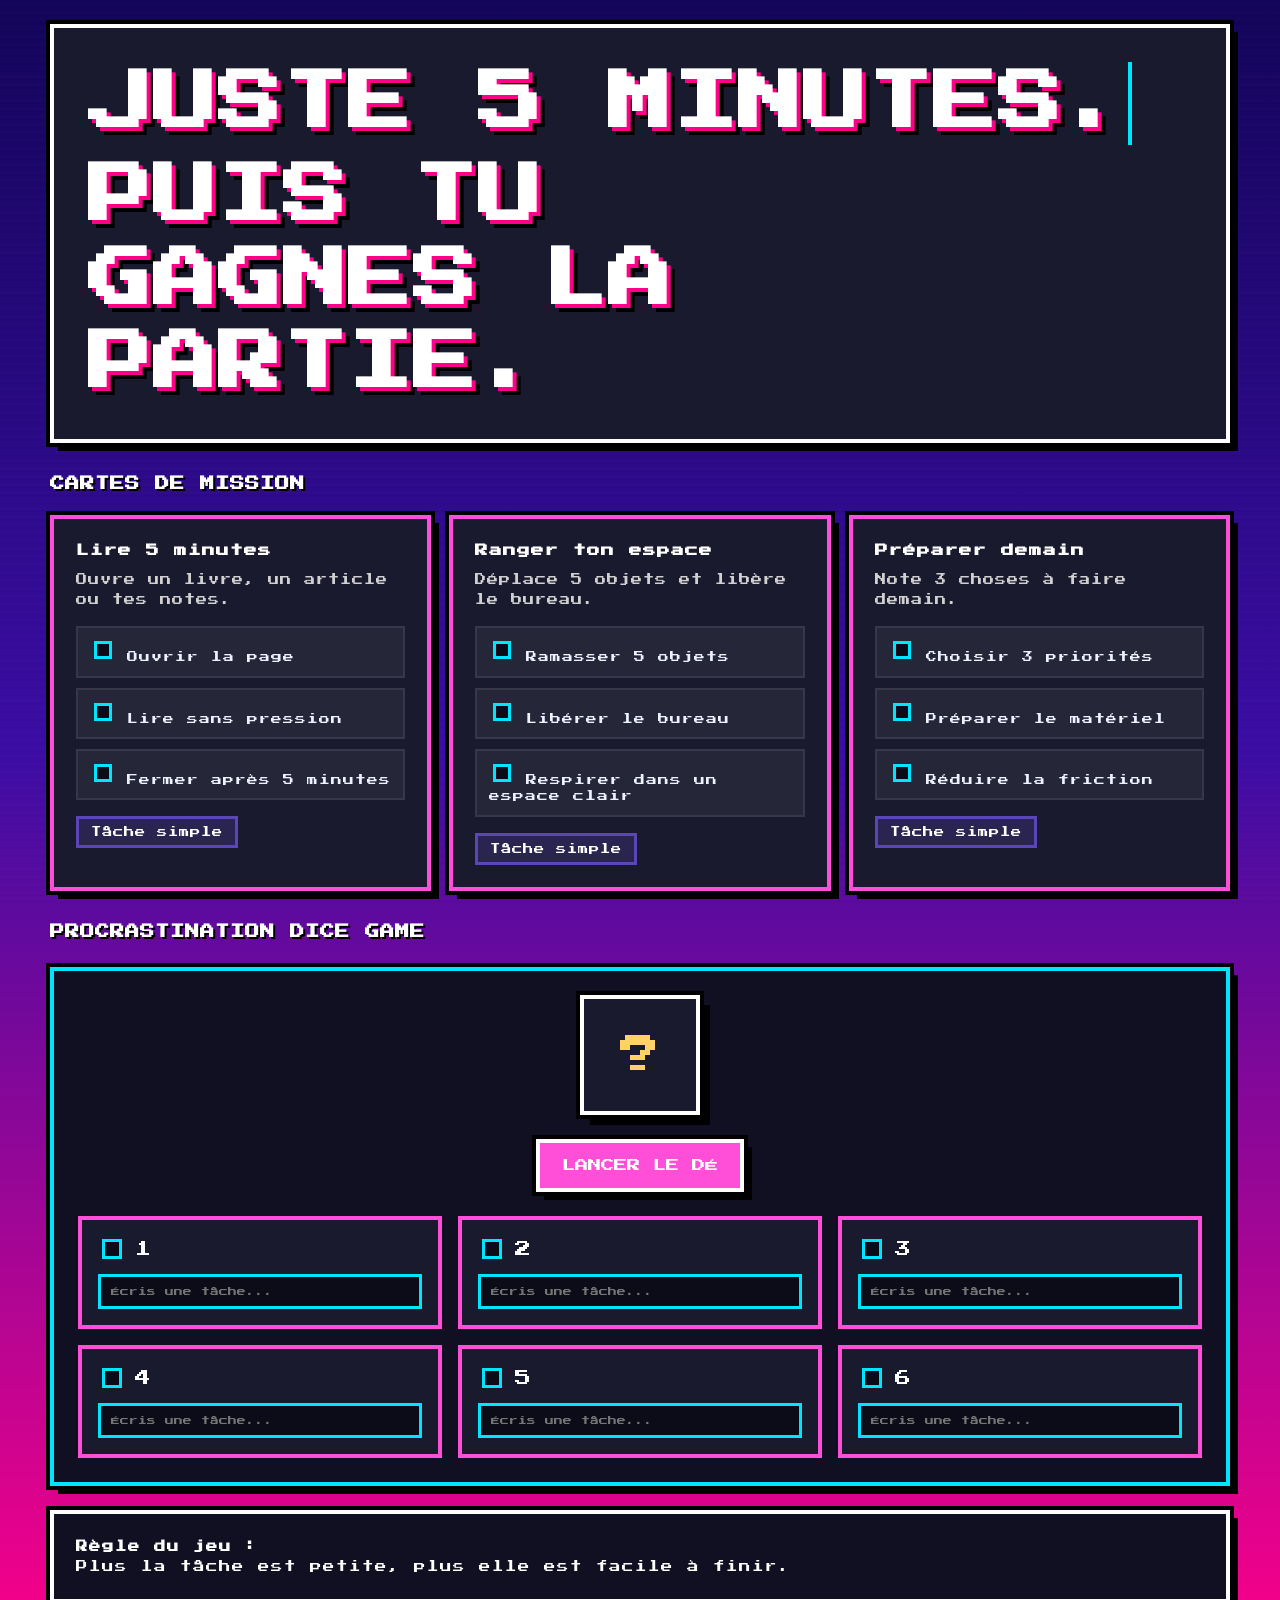
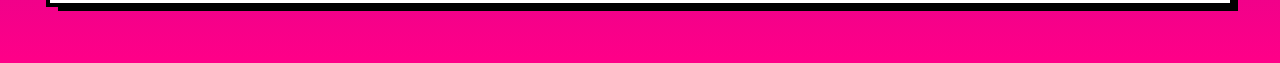
==== commit 6d811739: "Final Push" ====
--- a/Nicolas/index.html
+++ b/Nicolas/index.html
@@ -1,1033 +1,1109 @@
 <!doctype html>
 <html lang="fr">
 <head>
-  <meta charset="UTF-8" />
-  <meta name="viewport" content="width=device-width, initial-scale=1.0" />
-  <link rel="preconnect" href="https://fonts.googleapis.com">
-  <link rel="preconnect" href="https://fonts.gstatic.com" crossorigin>
-  <link href="https://fonts.googleapis.com/css2?family=Press+Start+2P&display=swap" rel="stylesheet">
-  <title>Procrastination Quest</title>
-  <style>
-    :root {
-      --bg: #120458;
-      --panel: #1a1a2e;
-      --panel-2: #101022;
-      --text: #ffffff;
-      --muted: #d0d0d0;
-      --neon: #ff4fd8;
-      --neon-2: #00e5ff;
-      --accent: #ffd166;
-      --good: #67f5a6;
-      --warn: #ffd166;
-      --shadow: 0 0 0 4px #000, 8px 8px 0 #000;
-    }
-
-    * { box-sizing: border-box; }
-
-    html {
-      scroll-behavior: smooth;
-      image-rendering: pixelated;
-    }
-
-    body {
-      margin: 0;
-      min-height: 100vh;
-      font-family: 'Press Start 2P', cursive;
-      color: var(--text);
-      background:
-        linear-gradient(180deg, #120458 0%, #3a0ca3 45%, #ff0088 100%);
-      overflow-x: hidden;
-      letter-spacing: 1px;
-    }
-
-    body::before {
-      content: "";
-      position: fixed;
-      inset: 0;
-      pointer-events: none;
-      background:
-        repeating-linear-gradient(
-          to bottom,
-          rgba(255,255,255,0.04),
-          rgba(255,255,255,0.04) 2px,
-          transparent 2px,
-          transparent 4px
-        );
-      opacity: 0.35;
-      mix-blend-mode: overlay;
-    }
-
-    body::after {
-      content: "";
-      position: fixed;
-      bottom: 0;
-      left: 0;
-      width: 100%;
-      height: 38%;
-      pointer-events: none;
-      background-image:
-        linear-gradient(rgba(255,255,255,0.08) 1px, transparent 1px),
-        linear-gradient(90deg, rgba(255,255,255,0.08) 1px, transparent 1px);
-      background-size: 40px 40px;
-      transform: perspective(300px) rotateX(70deg);
-      transform-origin: bottom;
-      opacity: 0.28;
-    }
-
-    .scanline {
-      position: fixed;
-      inset: 0;
-      pointer-events: none;
-      background: linear-gradient(to bottom, transparent 0%, rgba(255,255,255,0.05) 50%, transparent 100%);
-      background-size: 100% 8px;
-      animation: scan 8s linear infinite;
-      opacity: 0.3;
-    }
-
-    @keyframes scan {
-      from { transform: translateY(-100%); }
-      to { transform: translateY(100%); }
-    }
-
-    @keyframes float {
-      0%, 100% { transform: translateY(0px); }
-      50% { transform: translateY(-6px); }
-    }
-
-    @keyframes glowPulse {
-      0%, 100% { box-shadow: 0 0 0 4px #000, 0 0 18px rgba(255,79,216,0.25); }
-      50% { box-shadow: 0 0 0 4px #000, 0 0 26px rgba(0,229,255,0.28); }
-    }
-
-    .container {
-      width: min(1180px, calc(100% - 32px));
-      margin: 0 auto;
-      padding: 24px 0 60px;
-      position: relative;
-      z-index: 1;
-    }
-
-    .hero {
-      position: relative;
-      overflow: hidden;
-      border-radius: 0;
-      padding: 34px;
-      background: #1a1a2e;
-      border: 4px solid #fff;
-      box-shadow: var(--shadow);
-      animation: glowPulse 4s ease-in-out infinite;
-    }
-
-    .hero::after {
-      content: "";
-      position: absolute;
-      inset: -40% -10% auto auto;
-      width: 320px;
-      height: 320px;
-      border-radius: 0;
-      background: radial-gradient(circle, rgba(0,229,255,0.16), transparent 65%);
-      filter: blur(6px);
-      pointer-events: none;
-    }
-
-   .hero-grid {
+<meta charset="UTF-8" />
+<meta name="viewport" content="width=device-width, initial-scale=1.0" />
+
+<link rel="preconnect" href="https://fonts.googleapis.com">
+<link rel="preconnect" href="https://fonts.gstatic.com" crossorigin>
+
+<link href="https://fonts.googleapis.com/css2?family=Press+Start+2P&display=swap" rel="stylesheet">
+
+<title>Procrastination Quest</title>
+
+<style>
+
+:root {
+  --bg: #120458;
+  --panel: #1a1a2e;
+  --text: #ffffff;
+  --muted: #d0d0d0;
+  --neon: #ff4fd8;
+  --neon-2: #00e5ff;
+  --accent: #ffd166;
+  --good: #67f5a6;
+
+  --shadow:
+    0 0 0 4px #000,
+    8px 8px 0 #000;
+}
+
+* {
+  box-sizing: border-box;
+}
+
+html {
+  scroll-behavior: smooth;
+  image-rendering: pixelated;
+}
+
+body {
+  margin: 0;
+  min-height: 100vh;
+
+  font-family: 'Press Start 2P', cursive;
+  color: var(--text);
+
+  background:
+    linear-gradient(
+      180deg,
+      #120458 0%,
+      #3a0ca3 45%,
+      #ff0088 100%
+    );
+
+  overflow-x: hidden;
+  letter-spacing: 1px;
+}
+
+body::before {
+  content: "";
+
+  position: fixed;
+  inset: 0;
+
+  pointer-events: none;
+
+  background:
+    repeating-linear-gradient(
+      to bottom,
+      rgba(255,255,255,0.04),
+      rgba(255,255,255,0.04) 2px,
+      transparent 2px,
+      transparent 4px
+    );
+
+  opacity: 0.35;
+  mix-blend-mode: overlay;
+}
+
+.scanline {
+  position: fixed;
+  inset: 0;
+
+  pointer-events: none;
+
+  background:
+    linear-gradient(
+      to bottom,
+      transparent 0%,
+      rgba(255,255,255,0.05) 50%,
+      transparent 100%
+    );
+
+  background-size: 100% 8px;
+
+  animation: scan 8s linear infinite;
+
+  opacity: 0.3;
+}
+
+@keyframes scan {
+  from {
+    transform: translateY(-100%);
+  }
+
+  to {
+    transform: translateY(100%);
+  }
+}
+
+.container {
+  width: min(1180px, calc(100% - 32px));
+
+  margin: 0 auto;
+
+  padding: 24px 0 60px;
+
+  position: relative;
+  z-index: 1;
+}
+
+.hero {
+  position: relative;
+
+  overflow: hidden;
+
+  padding: 34px;
+
+  background: #1a1a2e;
+
+  border: 4px solid #fff;
+
+  box-shadow: var(--shadow);
+}
+
+.hero-grid {
   display: grid;
-  grid-template-columns: minmax(0, 1fr) 320px;
+
+  grid-template-columns:
+    minmax(0, 1fr)
+    320px;
+
   gap: 42px;
+
   align-items: end;
-  
-}
-
-    .hero-image-frame {
+}
+
+.hero-image-frame {
   width: 100%;
   max-width: 320px;
+
   aspect-ratio: 1 / 1;
 
   border: 4px solid #00e5ff;
+
   background: #101022;
 
   box-shadow:
     0 0 0 4px #000,
-    10px 10px 0 #000,
-    0 0 18px rgba(0,229,255,0.25);
+    10px 10px 0 #000;
 
   overflow: hidden;
-  position: relative;
 
   display: flex;
   align-items: center;
   justify-content: center;
 
-  align-self: end;
   justify-self: end;
-
-  margin-top: auto;
-}
-
-    .hero-image-frame::before {
-      content: "IMAGE";
-      position: absolute;
-      top: 10px;
-      left: 10px;
-      font-size: 0.55rem;
-      color: #00e5ff;
-      opacity: 0.7;
-      z-index: 2;
-    }
-
-    .hero-image {
-      width: 100%;
-      height: 100%;
-      object-fit: cover;
-      image-rendering: pixelated;
-    }
-
-    h1 {
-      margin: 0;
-      font-size: clamp(2rem, 5vw, 4rem);
-      line-height: 1.4;
-      text-transform: uppercase;
-      color: #fff;
-      text-shadow:
-        4px 4px 0 #ff0088,
-        8px 8px 0 #000;
-      max-width: 12ch;
-    }
-
-    .typewriter {
-      display: inline-block;
-      border-right: 4px solid var(--neon-2);
-      white-space: nowrap;
-      overflow: hidden;
-      animation: typing 4s steps(26, end), blink 0.75s step-end infinite;
-    }
-
-    @keyframes typing {
-      from { width: 0; }
-      to { width: 100%; }
-    }
-
-    @keyframes blink {
-      50% { border-color: transparent; }
-    }
-
-    .hero-copy {
-      color: var(--muted);
-      font-size: 0.82rem;
-      max-width: 62ch;
-      margin-top: 18px;
-      line-height: 1.8;
-    }
-
-    .topbar {
-      display: flex;
-      justify-content: flex-start;
-      margin-top: 26px;
-      margin-bottom: 26px;
-    }
-
-    .badge {
-      display: flex;
-      align-items: center;
-      justify-content: center;
-      gap: 14px;
-      width: 100%;
-      max-width: 520px;
-      padding: 22px 30px;
-      background: linear-gradient(180deg, #1f1147 0%, #120458 100%);
-      border: 4px solid #00e5ff;
-      box-shadow:
-        0 0 0 4px #000,
-        10px 10px 0 #000,
-        0 0 18px rgba(0,229,255,0.35);
-      color: #ffffff;
-      font-size: 1rem;
-      text-transform: uppercase;
-      letter-spacing: 2px;
-      position: relative;
-      overflow: hidden;
-      line-height: 1.6;
-      flex-wrap: wrap;
-    }
-
-    .badge strong {
-      color: #ffd166;
-      font-size: 1.3rem;
-      text-shadow:
-        2px 2px 0 #000,
-        0 0 10px rgba(255,209,102,0.5);
-    }
-
-    .badge span {
-      width: 10px;
-      height: 10px;
-      border-radius: 0;
-      background: var(--good);
-      box-shadow: 0 0 10px var(--good);
-    }
-
-    .stats {
-      display: grid;
-      gap: 14px;
-    }
-
-    .stat {
-      background: #101022;
-      border: 4px solid #00e5ff;
-      border-radius: 0;
-      padding: 18px;
-      box-shadow: var(--shadow);
-      animation: float 5s ease-in-out infinite;
-    }
-
-    .stat:nth-child(2) { animation-delay: 0.6s; }
-
-    .label {
-      display: block;
-      color: var(--muted);
-      font-size: 0.65rem;
-      margin-bottom: 10px;
-      text-transform: uppercase;
-      letter-spacing: 0.12em;
-    }
-
-    .value {
-      font-size: 1rem;
-      font-weight: 700;
-    }
-
-    .progress-wrap {
-      margin-top: 18px;
-      background: #000;
-      border: 4px solid #fff;
-      border-radius: 0;
-      overflow: hidden;
-      height: 28px;
-      padding: 4px;
-    }
-
-    .progress-bar {
-      width: 0%;
-      height: 100%;
-      background:
-        repeating-linear-gradient(
-          90deg,
-          #00e5ff 0px,
-          #00e5ff 12px,
-          #ff4fd8 12px,
-          #ff4fd8 24px
-        );
-      transition: width 0.3s steps(10);
-    }
-
-    .grid {
-      margin-top: 24px;
-      display: grid;
-      grid-template-columns: repeat(12, 1fr);
-      gap: 18px;
-    }
-
-    .section-title {
-      margin: 34px 0 14px;
-      font-size: 0.9rem;
-      letter-spacing: 0.06em;
-      text-transform: uppercase;
-      color: #fff;
-      text-shadow: 2px 2px 0 #000;
-    }
-
-    .card {
-      grid-column: span 4;
-      position: relative;
-      border: 4px solid #ff4fd8;
-      border-radius: 0;
-      padding: 22px;
-      background: #1a1a2e;
-      box-shadow: var(--shadow);
-      transform-style: preserve-3d;
-      transition: transform 120ms steps(2), box-shadow 120ms steps(2);
-      cursor: pointer;
-      overflow: hidden;
-      min-height: 230px;
-    }
-
-    .card:hover {
-      transform: translate(-4px, -4px);
-      box-shadow: 0 0 0 4px #000, 12px 12px 0 #000;
-    }
-
-    .card.completed {
-      border-color: var(--good);
-      box-shadow: 0 0 0 4px #000, 8px 8px 0 #000, 0 0 20px rgba(103,245,166,0.25);
-    }
-
-    .card::before {
-      content: attr(data-xp) " XP";
-      position: absolute;
-      top: 16px;
-      right: 16px;
-      font-size: 0.62rem;
-      font-weight: 700;
-      color: #fff;
-      padding: 6px 10px;
-      border-radius: 0;
-      background: rgba(255,79,216,0.18);
-      border: 3px solid rgba(255,79,216,0.7);
-    }
-
-    .card h3 {
-      margin: 0 0 10px;
-      font-size: 0.8rem;
-      line-height: 1.5;
-    }
-
-    .card p {
-      margin: 0 0 16px;
-      color: var(--muted);
-      line-height: 1.8;
-      font-size: 0.7rem;
-    }
-
-    .task-list {
-      display: grid;
-      gap: 10px;
-      margin: 0;
-      padding: 0;
-      list-style: none;
-    }
-
-    .task-list li {
-      display: flex;
-      align-items: center;
-      gap: 10px;
-      padding: 10px 12px;
-      border-radius: 0;
-      background: rgba(255,255,255,0.05);
-      border: 2px solid rgba(255,255,255,0.08);
-      color: #eef2ff;
-      font-size: 0.68rem;
-      line-height: 1.5;
-    }
-
-    .task-list li::before {
-      content: "▶";
-      color: var(--neon-2);
-      font-size: 0.7rem;
-    }
-
-    .card.completed .task-list li.done {
-      background: rgba(103,245,166,0.12);
-      border-color: rgba(103,245,166,0.35);
-      color: #d8ffe8;
-    }
-
-    .tag {
-      display: inline-flex;
-      margin-top: 16px;
-      padding: 8px 12px;
-      border-radius: 0;
-      background: rgba(124, 92, 255, 0.16);
-      color: #fff;
-      font-size: 0.65rem;
-      border: 3px solid rgba(124, 92, 255, 0.6);
-    }
-
-    .dice-game {
-      margin-top: 28px;
-    }
-
-    .dice-panel {
-      background: #101022;
-      border: 4px solid #00e5ff;
-      box-shadow: var(--shadow);
-      padding: 24px;
-      display: grid;
-      gap: 24px;
-    }
-
-    .dice-header h3 {
-      margin: 0 0 14px;
-      font-size: 0.9rem;
-      line-height: 1.5;
-    }
-
-    .dice-header p {
-      margin: 0;
-      color: var(--muted);
-      font-size: 0.68rem;
-      line-height: 1.9;
-    }
-
-    .dice-display {
-      width: 120px;
-      height: 120px;
-      margin: 0 auto;
-      background: #1a1a2e;
-      border: 4px solid #fff;
-      box-shadow:
-        0 0 0 4px #000,
-        10px 10px 0 #000;
-      display: flex;
-      align-items: center;
-      justify-content: center;
-      font-size: 2.5rem;
-      color: #ffd166;
-      text-shadow:
-        3px 3px 0 #000,
-        0 0 10px rgba(255,209,102,0.4);
-    }
-
-    .roll-button {
-      justify-self: center;
-      background: #ff4fd8;
-      color: white;
-      border: 4px solid #fff;
-      padding: 16px 22px;
-      font-family: inherit;
-      font-size: 0.65rem;
-      cursor: pointer;
-      box-shadow:
-        0 0 0 4px #000,
-        8px 8px 0 #000;
-      transition: transform 120ms steps(2);
-    }
-
-    .roll-button:hover {
-      transform: translate(-3px, -3px);
-    }
-
-    .dice-grid {
-      display: grid;
-      grid-template-columns: repeat(3, 1fr);
-      gap: 16px;
-    }
-
-    .dice-slot {
-      background: #1a1a2e;
-      border: 4px solid #ff4fd8;
-      padding: 16px;
-      display: grid;
-      gap: 12px;
-    }
-
-    .dice-slot.crossed {
-      border-color: #67f5a6;
-      background: rgba(103,245,166,0.12);
-    }
-
-    .dice-number {
-      font-size: 1rem;
-      color: #ffd166;
-    }
-
-    .dice-slot input {
-      width: 100%;
-      background: #0c0c18;
-      border: 3px solid #00e5ff;
-      color: white;
-      padding: 10px;
-      font-family: inherit;
-      font-size: 0.55rem;
-    }
-
-    .dice-slot input::placeholder {
-      color: rgba(255,255,255,0.45);
-    }
-
-    .footer-panel {
-      margin-top: 24px;
-      padding: 22px;
-      border-radius: 0;
-      background: #101022;
-      border: 4px solid #fff;
-      box-shadow: var(--shadow);
-      display: grid;
-      gap: 10px;
-      font-size: 0.72rem;
-      line-height: 1.8;
-    }
-
-    .footer-panel strong {
-      color: #fff;
-    }
-
-    .toast {
-      position: fixed;
-      bottom: 24px;
-      left: 50%;
-      transform: translateX(-50%) translateY(24px);
-      background: #101022;
-      border: 4px solid #00e5ff;
-      color: #fff;
-      padding: 14px 18px;
-      border-radius: 0;
-      box-shadow: var(--shadow);
-      opacity: 0;
-      pointer-events: none;
-      transition: all 0.35s ease;
-      z-index: 10;
-      font-size: 0.7rem;
-    }
-
-    .toast.show {
-      opacity: 1;
-      transform: translateX(-50%) translateY(0);
-    }
-
-    .xp-burst {
-      position: absolute;
-      pointer-events: none;
-      font-weight: 700;
-      font-size: 0.7rem;
-      color: var(--warn);
-      text-shadow: 0 0 8px rgba(255, 209, 102, 0.8);
-      animation: burst 900ms ease-out forwards;
-    }
-
-    @keyframes burst {
-      0% { opacity: 0; transform: translateY(10px) scale(0.85); }
-      20% { opacity: 1; }
-      100% { opacity: 0; transform: translateY(-40px) scale(1.2); }
-    }
-
-    .sparkle {
-      position: absolute;
-      width: 8px;
-      height: 8px;
-      border-radius: 0;
-      background: var(--neon-2);
-      box-shadow: 0 0 10px var(--neon-2);
-      animation: sparkle 700ms ease-out forwards;
-    }
-
-    @keyframes sparkle {
-      0% { opacity: 0; transform: scale(0.2) rotate(0deg); }
-      20% { opacity: 1; }
-      100% { opacity: 0; transform: scale(1.2) rotate(180deg) translateY(-20px); }
-    }
-
-    @media (max-width: 980px) {
-      .hero-grid {
-        grid-template-columns: 1fr;
-      }
-
-      .topbar {
-        justify-content: center;
-      }
-
-      .badge {
-        width: 100%;
-        font-size: 0.7rem;
-        padding: 18px;
-      }
-
-      .badge strong {
-        font-size: 1rem;
-      }
-
-      .card {
-        grid-column: span 6;
-      }
-    }
-
-    @media (max-width: 640px) {
-      .container {
-        width: min(100% - 20px, 1180px);
-      }
-
-      .hero {
-        padding: 22px;
-      }
-
-      h1 {
-        font-size: clamp(1.6rem, 8vw, 3rem);
-      }
-
-      .card {
-        grid-column: span 12;
-        min-height: auto;
-      }
-
-      .value {
-        font-size: 0.85rem;
-      }
-
-      .hero-image-frame {
-        max-width: 260px;
-        margin: 0 auto;
-      }
-
-      .hero-copy {
-        font-size: 0.62rem;
-      }
-
-      .badge {
-        padding: 14px;
-        font-size: 0.58rem;
-        gap: 8px;
-      }
-
-      .badge strong {
-        font-size: 0.8rem;
-      }
-
-      .progress-wrap {
-        height: 18px;
-        margin-top: 14px;
-      }
-
-      .card h3 {
-        font-size: 0.7rem;
-      }
-
-      .card p {
-        font-size: 0.6rem;
-        line-height: 1.7;
-      }
-
-      .task-list li {
-        font-size: 0.55rem;
-        line-height: 1.5;
-        padding: 8px;
-      }
-
-      .tag {
-        font-size: 0.55rem;
-      }
-
-      .footer-panel {
-        padding: 16px;
-        font-size: 0.6rem;
-      }
-
-      .toast {
-        width: calc(100% - 32px);
-        text-align: center;
-        font-size: 0.58rem;
-      }
-
-      .dice-grid {
-        grid-template-columns: 1fr;
-      }
-
-      .dice-display {
-        width: 90px;
-        height: 90px;
-        font-size: 2rem;
-      }
-
-      .roll-button {
-        width: 100%;
-        text-align: center;
-      }
-    }
-  </style>
+}
+
+.hero-image {
+  width: 100%;
+  height: 100%;
+
+  object-fit: cover;
+
+  image-rendering: pixelated;
+}
+
+h1 {
+  margin: 0;
+
+  font-size: clamp(2rem, 5vw, 4rem);
+
+  line-height: 1.3;
+
+  text-transform: uppercase;
+
+  color: #fff;
+
+  text-shadow:
+    4px 4px 0 #ff0088,
+    8px 8px 0 #000;
+
+  max-width: 100%;
+
+  overflow-wrap: anywhere;
+}
+
+.typewriter {
+  display: inline-block;
+
+  border-right: 4px solid var(--neon-2);
+
+  white-space: nowrap;
+
+  overflow: hidden;
+
+  animation:
+    typing 4s steps(26, end),
+    blink 0.75s step-end infinite;
+}
+
+@keyframes typing {
+  from {
+    width: 0;
+  }
+
+  to {
+    width: 100%;
+  }
+}
+
+@keyframes blink {
+  50% {
+    border-color: transparent;
+  }
+}
+
+.hero-copy {
+  color: var(--muted);
+
+  font-size: 0.82rem;
+
+  max-width: 62ch;
+
+  margin-top: 18px;
+
+  line-height: 1.8;
+}
+
+.topbar {
+  display: flex;
+
+  margin-top: 26px;
+}
+
+.badge {
+  display: flex;
+
+  align-items: center;
+  justify-content: center;
+
+  gap: 14px;
+
+  width: 100%;
+  max-width: 520px;
+
+  padding: 22px 30px;
+
+  background:
+    linear-gradient(
+      180deg,
+      #1f1147 0%,
+      #120458 100%
+    );
+
+  border: 4px solid #00e5ff;
+
+  box-shadow:
+    0 0 0 4px #000,
+    10px 10px 0 #000;
+
+  color: white;
+
+  font-size: 0.9rem;
+
+  text-transform: uppercase;
+
+  line-height: 1.6;
+}
+
+.badge strong {
+  color: #ffd166;
+}
+
+.section-title {
+  margin: 34px 0 14px;
+
+  font-size: 0.9rem;
+
+  text-transform: uppercase;
+
+  text-shadow: 2px 2px 0 #000;
+}
+
+.grid {
+  margin-top: 24px;
+
+  display: grid;
+
+  grid-template-columns: repeat(12, 1fr);
+
+  gap: 18px;
+}
+
+.card {
+  grid-column: span 4;
+
+  border: 4px solid #ff4fd8;
+
+  padding: 22px;
+
+  background: #1a1a2e;
+
+  box-shadow: var(--shadow);
+}
+
+.card h3 {
+  margin: 0 0 10px;
+
+  font-size: 0.8rem;
+
+  line-height: 1.5;
+}
+
+.card p {
+  margin: 0 0 16px;
+
+  color: var(--muted);
+
+  line-height: 1.8;
+
+  font-size: 0.7rem;
+}
+
+.task-list {
+  display: grid;
+
+  gap: 10px;
+
+  margin: 0;
+  padding: 0;
+
+  list-style: none;
+}
+
+.task-list li {
+  display: flex;
+
+  align-items: center;
+
+  gap: 10px;
+
+  padding: 10px 12px;
+
+  background: rgba(255,255,255,0.05);
+
+  border: 2px solid rgba(255,255,255,0.08);
+
+  color: #eef2ff;
+
+  font-size: 0.68rem;
+
+  line-height: 1.5;
+}
+
+.task-list input {
+  appearance: none;
+
+  width: 18px;
+  height: 18px;
+
+  border: 3px solid #00e5ff;
+
+  background: #0c0c18;
+
+  cursor: pointer;
+
+  display: inline-grid;
+  place-content: center;
+}
+
+.task-list input:checked {
+  background: var(--good);
+
+  border-color: var(--good);
+}
+
+.task-list input:checked::after {
+  content: "✓";
+
+  color: #000;
+
+  font-size: 0.7rem;
+}
+
+.task-list input:checked + span {
+  text-decoration: line-through;
+
+  color: #d8ffe8;
+}
+
+.tag {
+  display: inline-flex;
+
+  margin-top: 16px;
+
+  padding: 8px 12px;
+
+  background: rgba(124,92,255,0.16);
+
+  border: 3px solid rgba(124,92,255,0.6);
+
+  font-size: 0.65rem;
+}
+
+.dice-game {
+  margin-top: 28px;
+}
+
+.dice-panel {
+  background: #101022;
+
+  border: 4px solid #00e5ff;
+
+  box-shadow: var(--shadow);
+
+  padding: 24px;
+
+  display: grid;
+
+  gap: 24px;
+}
+
+.dice-display {
+  width: 120px;
+  height: 120px;
+
+  margin: 0 auto;
+
+  background: #1a1a2e;
+
+  border: 4px solid #fff;
+
+  box-shadow:
+    0 0 0 4px #000,
+    10px 10px 0 #000;
+
+  display: flex;
+
+  align-items: center;
+  justify-content: center;
+
+  font-size: 2.5rem;
+
+  color: #ffd166;
+}
+
+.roll-button {
+  justify-self: center;
+
+  background: #ff4fd8;
+
+  color: white;
+
+  border: 4px solid #fff;
+
+  padding: 16px 22px;
+
+  font-family: inherit;
+
+  cursor: pointer;
+
+  box-shadow:
+    0 0 0 4px #000,
+    8px 8px 0 #000;
+}
+
+.dice-grid {
+  display: grid;
+
+  grid-template-columns: repeat(3, 1fr);
+
+  gap: 16px;
+}
+
+.dice-slot {
+  background: #1a1a2e;
+
+  border: 4px solid #ff4fd8;
+
+  padding: 16px;
+
+  display: grid;
+
+  gap: 12px;
+}
+
+.dice-number-row {
+  display: flex;
+
+  align-items: center;
+
+  gap: 10px;
+}
+
+.cross-toggle {
+  appearance: none;
+
+  width: 20px;
+  height: 20px;
+
+  border: 3px solid #00e5ff;
+
+  background: #0c0c18;
+
+  cursor: pointer;
+
+  display: inline-grid;
+  place-content: center;
+}
+
+.cross-toggle:checked {
+  background: var(--good);
+
+  border-color: var(--good);
+}
+
+.cross-toggle:checked::after {
+  content: "✓";
+
+  color: #000;
+}
+
+.dice-slot input[type="text"] {
+  width: 100%;
+
+  background: #0c0c18;
+
+  border: 3px solid #00e5ff;
+
+  color: white;
+
+  padding: 10px;
+
+  font-family: inherit;
+
+  font-size: 0.55rem;
+}
+
+.footer-panel {
+  margin-top: 24px;
+
+  padding: 22px;
+
+  background: #101022;
+
+  border: 4px solid #fff;
+
+  box-shadow: var(--shadow);
+
+  font-size: 0.72rem;
+
+  line-height: 1.8;
+}
+
+/* TABLET */
+
+@media (max-width: 980px) {
+
+  .hero-grid {
+    grid-template-columns: 1fr;
+  }
+
+  .card {
+    grid-column: span 6;
+  }
+
+  .hero-image-frame {
+    justify-self: center;
+  }
+
+}
+
+/* MOBILE */
+
+@media (max-width: 640px) {
+
+  .hero {
+    padding: 18px;
+  }
+
+  .hero-grid {
+    grid-template-columns: 1fr;
+
+    gap: 24px;
+  }
+
+  h1 {
+    font-size: clamp(1.45rem, 7vw, 2.4rem);
+
+    max-width: 100%;
+  }
+
+  /* IMPORTANT FIX */
+
+  .typewriter {
+    display: inline;
+
+    white-space: normal;
+
+    overflow: visible;
+
+    animation: none;
+
+    border-right: 0;
+  }
+
+  .card {
+    grid-column: span 12;
+  }
+
+  .hero-image-frame {
+    max-width: 220px;
+
+    margin: 0 auto;
+  }
+
+  .badge {
+    padding: 14px;
+
+    font-size: 0.58rem;
+  }
+
+  .dice-grid {
+    grid-template-columns: 1fr;
+  }
+
+  .roll-button {
+    width: 100%;
+  }
+
+}
+
+/* VERY SMALL PHONES */
+
+@media (max-width: 400px) {
+
+  .container {
+    width: calc(100% - 12px);
+
+    padding: 14px 0 34px;
+  }
+
+  .hero {
+    padding: 14px;
+  }
+
+  h1 {
+    font-size: clamp(1.15rem, 10vw, 1.8rem);
+
+    line-height: 1.3;
+  }
+
+  .hero-copy {
+    font-size: 0.5rem;
+  }
+
+  .badge {
+    padding: 12px;
+
+    font-size: 0.48rem;
+  }
+
+  .card {
+    padding: 14px;
+  }
+
+  .card h3 {
+    font-size: 0.58rem;
+  }
+
+  .card p {
+    font-size: 0.48rem;
+  }
+
+  .task-list li {
+    font-size: 0.46rem;
+  }
+
+  .dice-display {
+    width: 76px;
+    height: 76px;
+
+    font-size: 1.6rem;
+  }
+
+  .roll-button {
+    font-size: 0.52rem;
+  }
+
+}
+
+</style>
 </head>
+
 <body>
-  <div class="scanline"></div>
-
-  <main class="container">
-    <header class="hero">
-      <div class="hero-grid">
-        <div>
-          <h1>
-            <span class="typewriter">Juste 5 minutes.</span><br />
-            Puis tu gagnes la partie.
-          </h1>
-
-          <p class="hero-copy">
-            Clique sur une carte pour marquer une petite victoire. Chaque action te donne de l’XP,
-            remplit ta barre de progression et transforme les tâches en missions de jeu.
-          </p>
-
-          <div class="topbar">
-            <div class="badge">
-              Niveau <strong id="levelText">1</strong> · XP <strong id="xpText">0</strong>/<strong id="xpNextText">100</strong>
-            </div>
-          </div>
-
-          <div class="progress-wrap" aria-label="barre d'expérience">
-            <div class="progress-bar" id="progressBar"></div>
-          </div>
-        </div>
-
-        <div class="hero-image-frame">
-          <img
-            src="https://placehold.co/600x600/png"
-            alt="Illustration rétro"
-            class="hero-image"
-          />
-        </div>
-      </div>
-    </header>
-
-    <h2 class="section-title">Cartes de mission</h2>
-    <section class="grid" id="cards">
-      <article class="card" data-xp="25" data-name="Lire 5 minutes">
-        <h3>Lire 5 minutes</h3>
-        <p>Ouvre un livre, un article ou tes notes. Le but est juste de commencer.</p>
-        <ul class="task-list">
-          <li class="done">Ouvrir la page</li>
-          <li class="done">Lire sans pression</li>
-          <li class="done">Fermer après 5 minutes</li>
-        </ul>
-        <span class="tag">+25 XP</span>
-      </article>
-
-      <article class="card" data-xp="40" data-name="Ranger ton espace">
-        <h3>Ranger ton espace</h3>
-        <p>Déplace 5 objets, jette 3 déchets, puis garde seulement ce qui sert.</p>
-        <ul class="task-list">
-          <li class="done">Ramasser 5 objets</li>
-          <li class="done">Libérer le bureau</li>
-          <li class="done">Respirer dans un espace clair</li>
-        </ul>
-        <span class="tag">+40 XP</span>
-      </article>
-
-      <article class="card" data-xp="30" data-name="Faire 1 mini-tâche">
-        <h3>1 mini-tâche</h3>
-        <p>Choisis une action si petite qu’elle paraît ridicule. C’est exactement le but.</p>
-        <ul class="task-list">
-          <li class="done">Répondre à 1 message</li>
-          <li class="done">Écrire 1 ligne</li>
-          <li class="done">Lancer le premier pas</li>
-        </ul>
-        <span class="tag">+30 XP</span>
-      </article>
-
-      <article class="card" data-xp="35" data-name="Préparer demain">
-        <h3>Préparer demain</h3>
-        <p>Note 3 choses à faire demain. Pas plus. La clarté fait gagner du temps.</p>
-        <ul class="task-list">
-          <li class="done">Choisir 3 priorités</li>
-          <li class="done">Préparer le matériel</li>
-          <li class="done">Réduire la friction</li>
-        </ul>
-        <span class="tag">+35 XP</span>
-      </article>
-
-      <article class="card" data-xp="50" data-name="Session focus">
-        <h3>Session focus</h3>
-        <p>Lance un chrono de 10 à 25 minutes et travaille comme dans une zone bonus.</p>
-        <ul class="task-list">
-          <li class="done">Mettre un chrono</li>
-          <li class="done">Couper une distraction</li>
-          <li class="done">Avancer sans perfection</li>
-        </ul>
-        <span class="tag">+50 XP</span>
-      </article>
-
-      <article class="card" data-xp="60" data-name="Grande victoire">
-        <h3>Grande victoire</h3>
-        <p>Termine une tâche importante. C’est la carte rare. Clique quand tu l’as fait.</p>
-        <ul class="task-list">
-          <li class="done">Commencer sans attendre</li>
-          <li class="done">Finir avant de douter</li>
-          <li class="done">Récolter la récompense</li>
-        </ul>
-        <span class="tag">+60 XP</span>
-      </article>
-    </section>
-
-    <h2 class="section-title">Procrastination Dice Game</h2>
-    <section class="dice-game">
-      <div class="dice-panel">
-        <div class="dice-header">
-          <h3>Le Dé du Destin</h3>
-          <p>
-            Lance un dé. Écris une tâche sur le numéro obtenu.
-            Si tu relances ce même chiffre plus tard, tu dois accomplir la tâche.
-          </p>
-        </div>
-
-        <div class="dice-display" id="diceDisplay">?</div>
-
-        <button class="roll-button" id="rollButton" type="button">
-          LANCER LE DÉ
-        </button>
-
-        <div class="dice-grid" id="diceGrid">
-          <div class="dice-slot" data-number="1">
-            <span class="dice-number">1</span>
-            <input type="text" placeholder="Écris une tâche..." />
-          </div>
-
-          <div class="dice-slot" data-number="2">
-            <span class="dice-number">2</span>
-            <input type="text" placeholder="Écris une tâche..." />
-          </div>
-
-          <div class="dice-slot" data-number="3">
-            <span class="dice-number">3</span>
-            <input type="text" placeholder="Écris une tâche..." />
-          </div>
-
-          <div class="dice-slot" data-number="4">
-            <span class="dice-number">4</span>
-            <input type="text" placeholder="Écris une tâche..." />
-          </div>
-
-          <div class="dice-slot" data-number="5">
-            <span class="dice-number">5</span>
-            <input type="text" placeholder="Écris une tâche..." />
-          </div>
-
-          <div class="dice-slot" data-number="6">
-            <span class="dice-number">6</span>
-            <input type="text" placeholder="Écris une tâche..." />
-          </div>
-        </div>
-      </div>
-    </section>
-
-    <section class="footer-panel">
-      <strong>Règle du jeu :</strong>
-      <div>Plus la tâche est petite, plus elle est facile à gagner. Une action gagnée vaut mieux qu’un plan parfait.</div>
-    </section>
-  </main>
-
-  <div class="toast" id="toast">+0 XP</div>
-
-  <script>
-    const cards = document.querySelectorAll('.card');
-    const xpText = document.getElementById('xpText');
-    const xpNextText = document.getElementById('xpNextText');
-    const levelText = document.getElementById('levelText');
-    const progressBar = document.getElementById('progressBar');
-    const toast = document.getElementById('toast');
-
-    const rollButton = document.getElementById('rollButton');
-    const diceDisplay = document.getElementById('diceDisplay');
-    const diceSlots = Array.from(document.querySelectorAll('.dice-slot'));
-
-    let xp = 0;
-    let level = 1;
-    const xpPerLevel = 100;
-    const completed = new Set();
-    const crossedNumbers = new Set();
-
-    function updateUI() {
-      const xpIntoLevel = xp % xpPerLevel;
-      const progress = (xpIntoLevel / xpPerLevel) * 100;
-
-      xpText.textContent = xpIntoLevel;
-      xpNextText.textContent = xpPerLevel;
-      levelText.textContent = level;
-      progressBar.style.width = `${progress}%`;
-    }
-
-    function showToast(message) {
-      toast.textContent = message;
-      toast.classList.add('show');
-      clearTimeout(window.toastTimer);
-      window.toastTimer = setTimeout(() => {
-        toast.classList.remove('show');
-      }, 1400);
-    }
-
-    function burst(card, amount) {
-      const rect = card.getBoundingClientRect();
-
-      const burstEl = document.createElement('div');
-      burstEl.className = 'xp-burst';
-      burstEl.textContent = `+${amount} XP`;
-      burstEl.style.left = `${rect.width * 0.5 + Math.random() * 20 - 10}px`;
-      burstEl.style.top = `${rect.height * 0.5}px`;
-      card.appendChild(burstEl);
-      setTimeout(() => burstEl.remove(), 900);
-
-      for (let i = 0; i < 5; i++) {
-        const sparkle = document.createElement('div');
-        sparkle.className = 'sparkle';
-        sparkle.style.left = `${rect.width * 0.5 + (Math.random() * 120 - 60)}px`;
-        sparkle.style.top = `${rect.height * 0.45 + (Math.random() * 30 - 15)}px`;
-        card.appendChild(sparkle);
-        setTimeout(() => sparkle.remove(), 720);
-      }
-    }
-
-    function unlockLevelUp(newLevel) {
-      showToast(`Niveau ${newLevel} débloqué !`);
-      document.body.animate(
-        [
-          { transform: 'scale(1)' },
-          { transform: 'scale(1.006)' },
-          { transform: 'scale(1)' }
-        ],
-        { duration: 420, easing: 'ease-out' }
-      );
-    }
-
-    cards.forEach(card => {
-      card.addEventListener('click', () => {
-        const amount = Number(card.dataset.xp);
-        const quest = card.dataset.name;
-
-        if (completed.has(quest)) {
-          showToast('Cette carte est déjà complétée.');
-          return;
-        }
-
-        completed.add(quest);
-        xp += amount;
-        card.classList.add('completed');
-        burst(card, amount);
-        showToast(`Mission réussie : ${quest}`);
-
-        const previousLevel = level;
-        level = Math.floor(xp / xpPerLevel) + 1;
-        if (level > previousLevel) {
-          unlockLevelUp(level);
-        }
-
-        updateUI();
-      });
-    });
-
-    document.addEventListener('keydown', (e) => {
-      if (e.key.toLowerCase() === 'r') {
-        xp = 0;
-        level = 1;
-        completed.clear();
-        cards.forEach(card => card.classList.remove('completed'));
-        showToast('Progression réinitialisée.');
-        updateUI();
-      }
-    });
-
-    rollButton.addEventListener('click', () => {
-      const result = Math.floor(Math.random() * 6) + 1;
-      const slot = diceSlots[result - 1];
-      const input = slot.querySelector('input');
-      const task = input.value.trim();
-
-      diceDisplay.textContent = result;
-
-      if (crossedNumbers.has(result)) {
-        slot.animate(
-          [
-            { transform: 'translateX(0px)' },
-            { transform: 'translateX(-8px)' },
-            { transform: 'translateX(8px)' },
-            { transform: 'translateX(0px)' }
-          ],
-          { duration: 300 }
-        );
-
-        if (task) {
-          showToast(`Tu dois faire : ${task}`);
-        } else {
-          showToast(`Le ${result} est tombé encore, mais la tâche est vide.`);
-        }
-      } else {
-        crossedNumbers.add(result);
-        slot.classList.add('crossed');
-        showToast(`Le numéro ${result} est maintenant marqué.`);
-      }
-    });
-
-    updateUI();
-  </script>
+
+<div class="scanline"></div>
+
+<main class="container">
+
+<header class="hero">
+
+<div class="hero-grid">
+
+<div>
+
+<h1>
+<span class="typewriter">
+Juste 5 minutes.
+</span>
+<br>
+Puis tu gagnes la partie.
+</h1>
+<!-- 
+<p class="hero-copy">
+Version simplifiée :
+aucune progression,
+aucun système complexe,
+seulement des tâches à cocher
+et un dé à utiliser.
+</p> -->
+
+<!-- <div class="topbar">
+<div class="badge">
+Mode simple ·
+<strong>zéro XP</strong> ·
+<strong>zéro niveau</strong>
+</div>
+</div> -->
+
+</div>
+
+<!-- <div class="hero-image-frame">
+
+<img
+src="https://placehold.co/600x600/png"
+alt="Illustration rétro"
+class="hero-image"
+/>
+
+</div> -->
+
+</div>
+
+</header>
+
+<h2 class="section-title">
+Cartes de mission
+</h2>
+
+<section class="grid">
+
+<article class="card">
+
+<h3>Lire 5 minutes</h3>
+
+<p>
+Ouvre un livre,
+un article ou tes notes.
+</p>
+
+<ul class="task-list">
+
+<li>
+<label>
+<input type="checkbox">
+<span>Ouvrir la page</span>
+</label>
+</li>
+
+<li>
+<label>
+<input type="checkbox">
+<span>Lire sans pression</span>
+</label>
+</li>
+
+<li>
+<label>
+<input type="checkbox">
+<span>Fermer après 5 minutes</span>
+</label>
+</li>
+
+</ul>
+
+<span class="tag">
+Tâche simple
+</span>
+
+</article>
+
+<article class="card">
+
+<h3>Ranger ton espace</h3>
+
+<p>
+Déplace 5 objets
+et libère le bureau.
+</p>
+
+<ul class="task-list">
+
+<li>
+<label>
+<input type="checkbox">
+<span>Ramasser 5 objets</span>
+</label>
+</li>
+
+<li>
+<label>
+<input type="checkbox">
+<span>Libérer le bureau</span>
+</label>
+</li>
+
+<li>
+<label>
+<input type="checkbox">
+<span>Respirer dans un espace clair</span>
+</label>
+</li>
+
+</ul>
+
+<span class="tag">
+Tâche simple
+</span>
+
+</article>
+
+<article class="card">
+
+<h3>Préparer demain</h3>
+
+<p>
+Note 3 choses à faire demain.
+</p>
+
+<ul class="task-list">
+
+<li>
+<label>
+<input type="checkbox">
+<span>Choisir 3 priorités</span>
+</label>
+</li>
+
+<li>
+<label>
+<input type="checkbox">
+<span>Préparer le matériel</span>
+</label>
+</li>
+
+<li>
+<label>
+<input type="checkbox">
+<span>Réduire la friction</span>
+</label>
+</li>
+
+</ul>
+
+<span class="tag">
+Tâche simple
+</span>
+
+</article>
+
+</section>
+
+<h2 class="section-title">
+Procrastination Dice Game
+</h2>
+
+<section class="dice-game">
+
+<div class="dice-panel">
+
+<div class="dice-display" id="diceDisplay">
+?
+</div>
+
+<button
+class="roll-button"
+id="rollButton"
+type="button"
+>
+LANCER LE DÉ
+</button>
+
+<div class="dice-grid">
+
+<div class="dice-slot">
+
+<div class="dice-number-row">
+
+<input
+class="cross-toggle"
+type="checkbox"
+id="cross1"
+/>
+
+<label
+class="dice-number"
+for="cross1"
+>
+1
+</label>
+
+</div>
+
+<input
+type="text"
+placeholder="Écris une tâche..."
+>
+
+</div>
+
+<div class="dice-slot">
+
+<div class="dice-number-row">
+
+<input
+class="cross-toggle"
+type="checkbox"
+id="cross2"
+/>
+
+<label
+class="dice-number"
+for="cross2"
+>
+2
+</label>
+
+</div>
+
+<input
+type="text"
+placeholder="Écris une tâche..."
+>
+
+</div>
+
+<div class="dice-slot">
+
+<div class="dice-number-row">
+
+<input
+class="cross-toggle"
+type="checkbox"
+id="cross3"
+/>
+
+<label
+class="dice-number"
+for="cross3"
+>
+3
+</label>
+
+</div>
+
+<input
+type="text"
+placeholder="Écris une tâche..."
+>
+
+</div>
+
+<div class="dice-slot">
+
+<div class="dice-number-row">
+
+<input
+class="cross-toggle"
+type="checkbox"
+id="cross4"
+/>
+
+<label
+class="dice-number"
+for="cross4"
+>
+4
+</label>
+
+</div>
+
+<input
+type="text"
+placeholder="Écris une tâche..."
+>
+
+</div>
+
+<div class="dice-slot">
+
+<div class="dice-number-row">
+
+<input
+class="cross-toggle"
+type="checkbox"
+id="cross5"
+/>
+
+<label
+class="dice-number"
+for="cross5"
+>
+5
+</label>
+
+</div>
+
+<input
+type="text"
+placeholder="Écris une tâche..."
+>
+
+</div>
+
+<div class="dice-slot">
+
+<div class="dice-number-row">
+
+<input
+class="cross-toggle"
+type="checkbox"
+id="cross6"
+/>
+
+<label
+class="dice-number"
+for="cross6"
+>
+6
+</label>
+
+</div>
+
+<input
+type="text"
+placeholder="Écris une tâche..."
+>
+
+</div>
+
+</div>
+
+</div>
+
+</section>
+
+<section class="footer-panel">
+
+<strong>
+Règle du jeu :
+</strong>
+
+<div>
+Plus la tâche est petite,
+plus elle est facile à finir.
+</div>
+
+</section>
+
+</main>
+
+<script>
+
+const rollButton =
+  document.getElementById('rollButton');
+
+const diceDisplay =
+  document.getElementById('diceDisplay');
+
+rollButton.addEventListener(
+  'click',
+  () => {
+
+    const result =
+      Math.floor(Math.random() * 6) + 1;
+
+    diceDisplay.textContent = result;
+
+  }
+);
+
+</script>
+
 </body>
 </html>
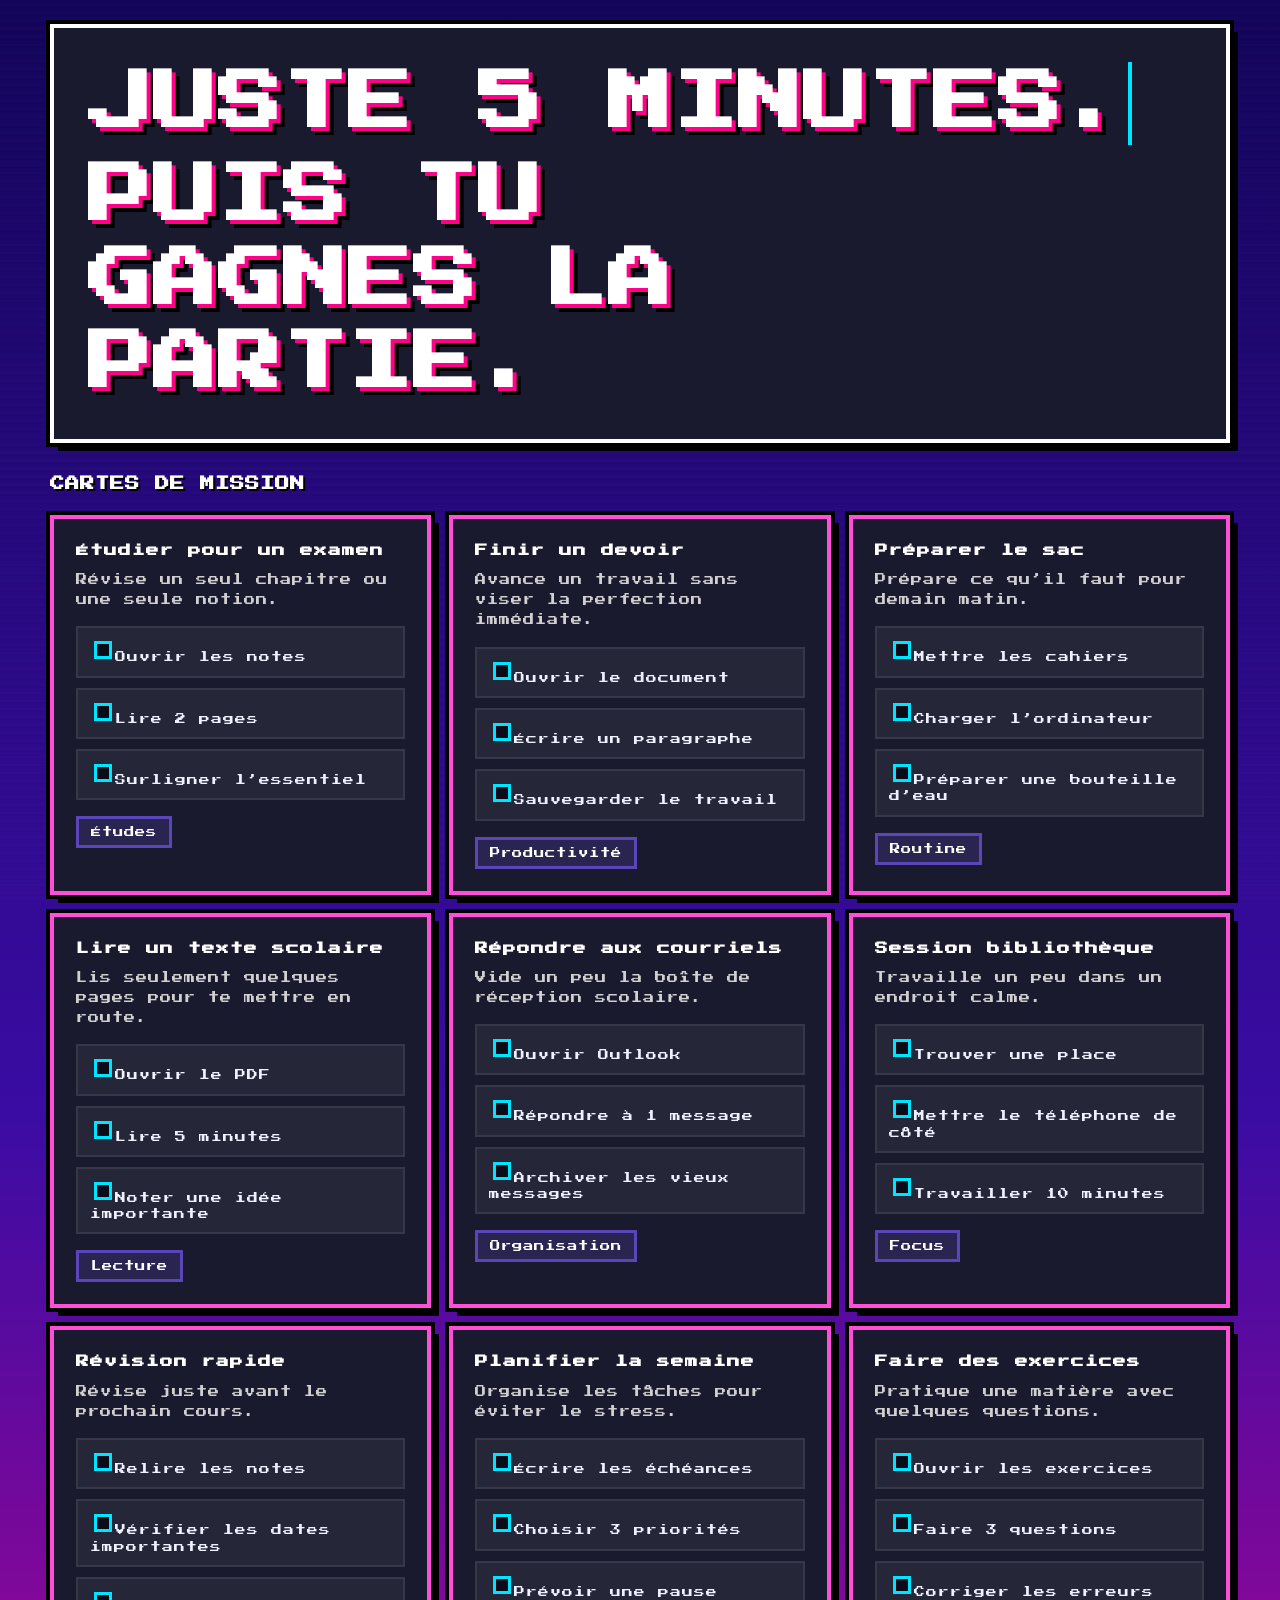
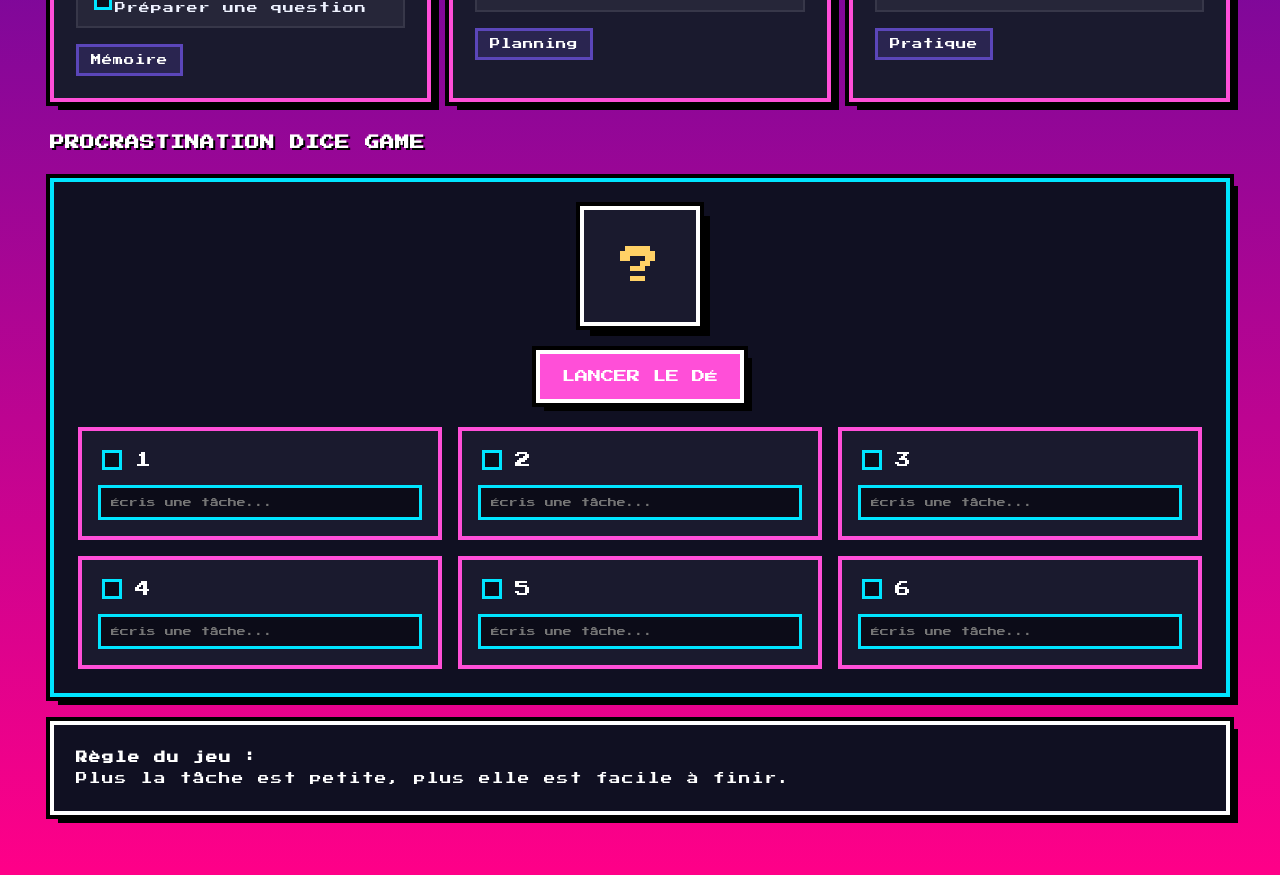
==== commit 20e9c6d7: "push FINALE" ====
--- a/Nicolas/index.html
+++ b/Nicolas/index.html
@@ -724,8 +724,8 @@
 <br>
 Puis tu gagnes la partie.
 </h1>
-<!-- 
-<p class="hero-copy">
+
+<!-- <p class="hero-copy">
 Version simplifiée :
 aucune progression,
 aucun système complexe,
@@ -763,124 +763,196 @@
 
 <section class="grid">
 
+
 <article class="card">
 
-<h3>Lire 5 minutes</h3>
+<h3>Étudier pour un examen</h3>
 
 <p>
-Ouvre un livre,
-un article ou tes notes.
+Révise un seul chapitre
+ou une seule notion.
 </p>
 
 <ul class="task-list">
 
-<li>
-<label>
-<input type="checkbox">
-<span>Ouvrir la page</span>
-</label>
-</li>
-
-<li>
-<label>
-<input type="checkbox">
-<span>Lire sans pression</span>
-</label>
-</li>
-
-<li>
-<label>
-<input type="checkbox">
-<span>Fermer après 5 minutes</span>
-</label>
-</li>
+<li><label><input type="checkbox"><span>Ouvrir les notes</span></label></li>
+<li><label><input type="checkbox"><span>Lire 2 pages</span></label></li>
+<li><label><input type="checkbox"><span>Surligner l’essentiel</span></label></li>
 
 </ul>
 
-<span class="tag">
-Tâche simple
-</span>
+<span class="tag">Études</span>
 
 </article>
 
 <article class="card">
 
-<h3>Ranger ton espace</h3>
+<h3>Finir un devoir</h3>
 
 <p>
-Déplace 5 objets
-et libère le bureau.
+Avance un travail sans viser
+la perfection immédiate.
 </p>
 
 <ul class="task-list">
 
-<li>
-<label>
-<input type="checkbox">
-<span>Ramasser 5 objets</span>
-</label>
-</li>
-
-<li>
-<label>
-<input type="checkbox">
-<span>Libérer le bureau</span>
-</label>
-</li>
-
-<li>
-<label>
-<input type="checkbox">
-<span>Respirer dans un espace clair</span>
-</label>
-</li>
+<li><label><input type="checkbox"><span>Ouvrir le document</span></label></li>
+<li><label><input type="checkbox"><span>Écrire un paragraphe</span></label></li>
+<li><label><input type="checkbox"><span>Sauvegarder le travail</span></label></li>
 
 </ul>
 
-<span class="tag">
-Tâche simple
-</span>
+<span class="tag">Productivité</span>
 
 </article>
 
 <article class="card">
 
-<h3>Préparer demain</h3>
+<h3>Préparer le sac</h3>
 
 <p>
-Note 3 choses à faire demain.
+Prépare ce qu’il faut
+pour demain matin.
 </p>
 
 <ul class="task-list">
 
-<li>
-<label>
-<input type="checkbox">
-<span>Choisir 3 priorités</span>
-</label>
-</li>
-
-<li>
-<label>
-<input type="checkbox">
-<span>Préparer le matériel</span>
-</label>
-</li>
-
-<li>
-<label>
-<input type="checkbox">
-<span>Réduire la friction</span>
-</label>
-</li>
+<li><label><input type="checkbox"><span>Mettre les cahiers</span></label></li>
+<li><label><input type="checkbox"><span>Charger l’ordinateur</span></label></li>
+<li><label><input type="checkbox"><span>Préparer une bouteille d’eau</span></label></li>
 
 </ul>
 
-<span class="tag">
-Tâche simple
-</span>
+<span class="tag">Routine</span>
 
 </article>
+
+<article class="card">
+
+<h3>Lire un texte scolaire</h3>
+
+<p>
+Lis seulement quelques pages
+pour te mettre en route.
+</p>
+
+<ul class="task-list">
+
+<li><label><input type="checkbox"><span>Ouvrir le PDF</span></label></li>
+<li><label><input type="checkbox"><span>Lire 5 minutes</span></label></li>
+<li><label><input type="checkbox"><span>Noter une idée importante</span></label></li>
+
+</ul>
+
+<span class="tag">Lecture</span>
+
+</article>
+
+<article class="card">
+
+<h3>Répondre aux courriels</h3>
+
+<p>
+Vide un peu la boîte
+de réception scolaire.
+</p>
+
+<ul class="task-list">
+
+<li><label><input type="checkbox"><span>Ouvrir Outlook</span></label></li>
+<li><label><input type="checkbox"><span>Répondre à 1 message</span></label></li>
+<li><label><input type="checkbox"><span>Archiver les vieux messages</span></label></li>
+
+</ul>
+
+<span class="tag">Organisation</span>
+
+</article>
+
+<article class="card">
+
+<h3>Session bibliothèque</h3>
+
+<p>
+Travaille un peu dans
+un endroit calme.
+</p>
+
+<ul class="task-list">
+
+<li><label><input type="checkbox"><span>Trouver une place</span></label></li>
+<li><label><input type="checkbox"><span>Mettre le téléphone de côté</span></label></li>
+<li><label><input type="checkbox"><span>Travailler 10 minutes</span></label></li>
+
+</ul>
+
+<span class="tag">Focus</span>
+
+</article>
+
+<article class="card">
+
+<h3>Révision rapide</h3>
+
+<p>
+Révise juste avant
+le prochain cours.
+</p>
+
+<ul class="task-list">
+
+<li><label><input type="checkbox"><span>Relire les notes</span></label></li>
+<li><label><input type="checkbox"><span>Vérifier les dates importantes</span></label></li>
+<li><label><input type="checkbox"><span>Préparer une question</span></label></li>
+
+</ul>
+
+<span class="tag">Mémoire</span>
+
+</article>
+
+<article class="card">
+
+<h3>Planifier la semaine</h3>
+
+<p>
+Organise les tâches
+pour éviter le stress.
+</p>
+
+<ul class="task-list">
+
+<li><label><input type="checkbox"><span>Écrire les échéances</span></label></li>
+<li><label><input type="checkbox"><span>Choisir 3 priorités</span></label></li>
+<li><label><input type="checkbox"><span>Prévoir une pause</span></label></li>
+
+</ul>
+
+<span class="tag">Planning</span>
+
+</article>
+
+<article class="card">
+
+<h3>Faire des exercices</h3>
+
+<p>
+Pratique une matière
+avec quelques questions.
+</p>
+
+<ul class="task-list">
+
+<li><label><input type="checkbox"><span>Ouvrir les exercices</span></label></li>
+<li><label><input type="checkbox"><span>Faire 3 questions</span></label></li>
+<li><label><input type="checkbox"><span>Corriger les erreurs</span></label></li>
+
+</ul>
+
+<span class="tag">Pratique</span>
+
+</article>
+
 
 </section>
 
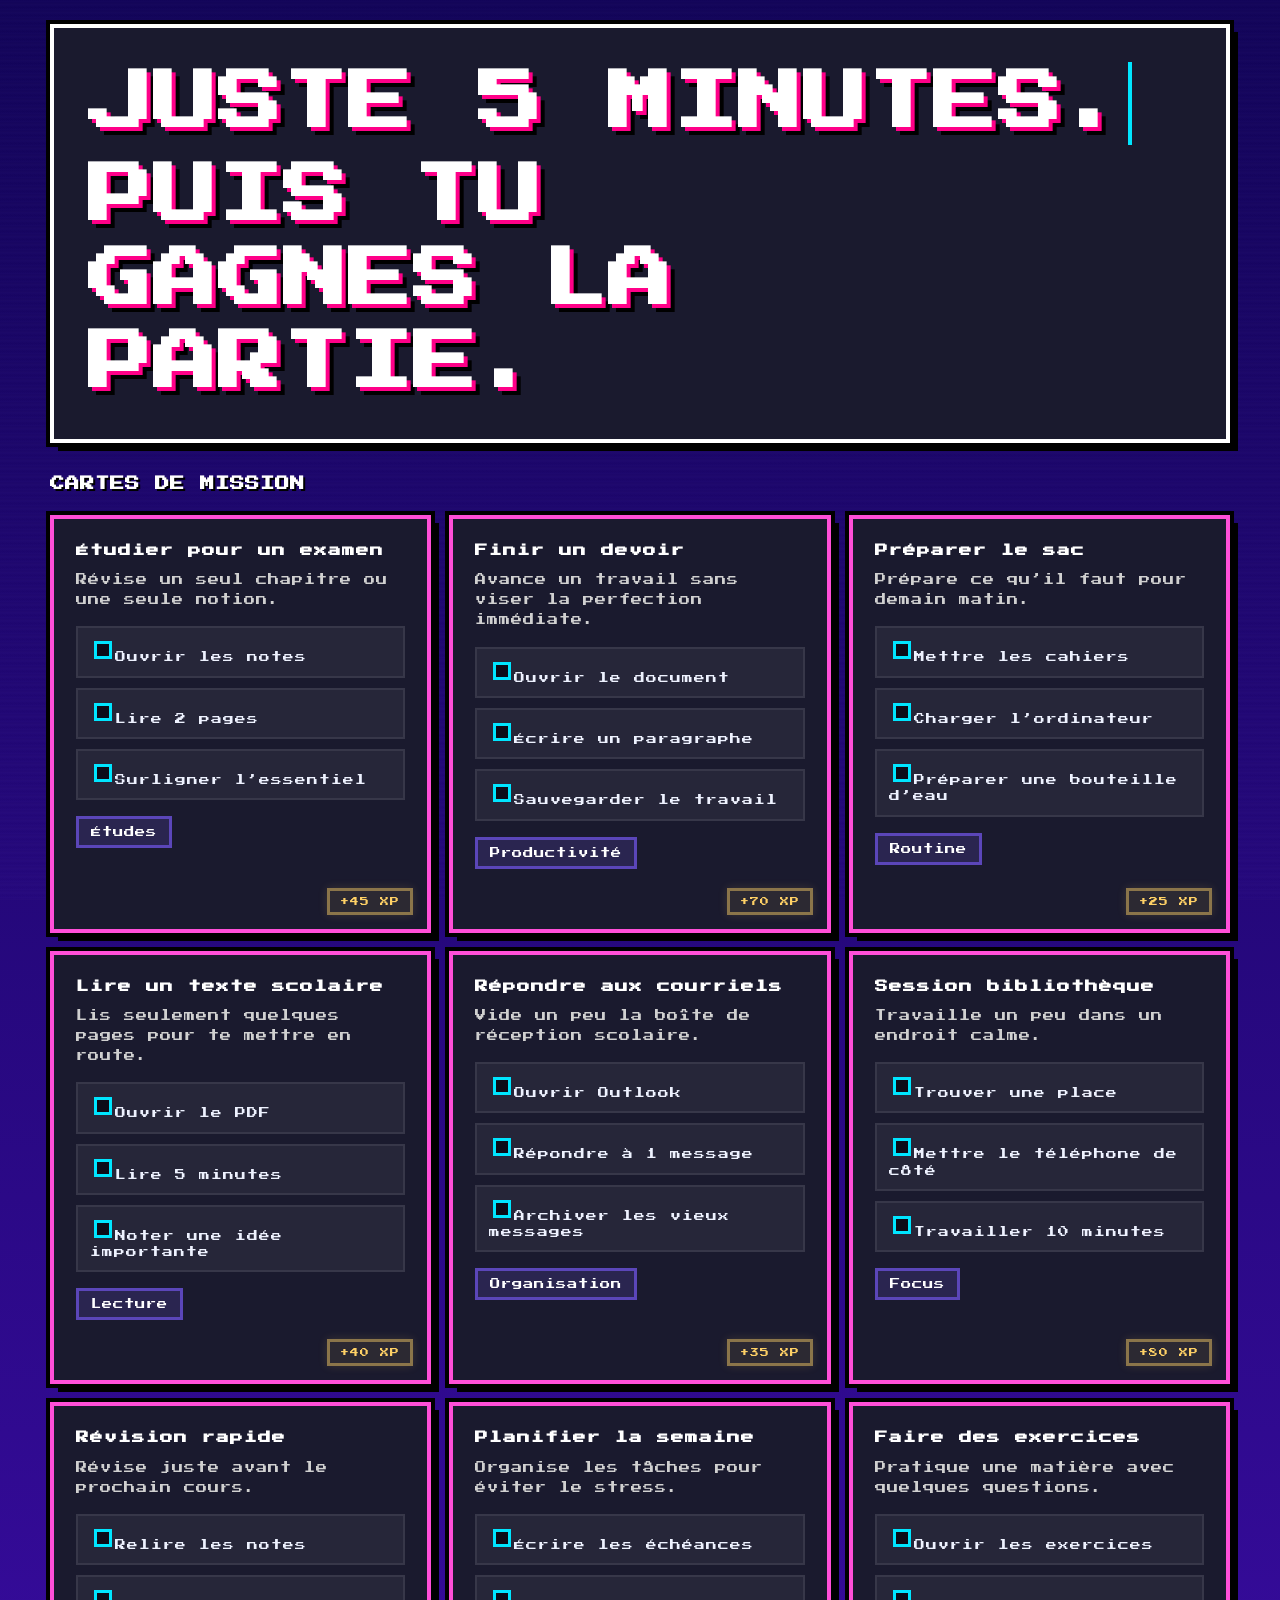
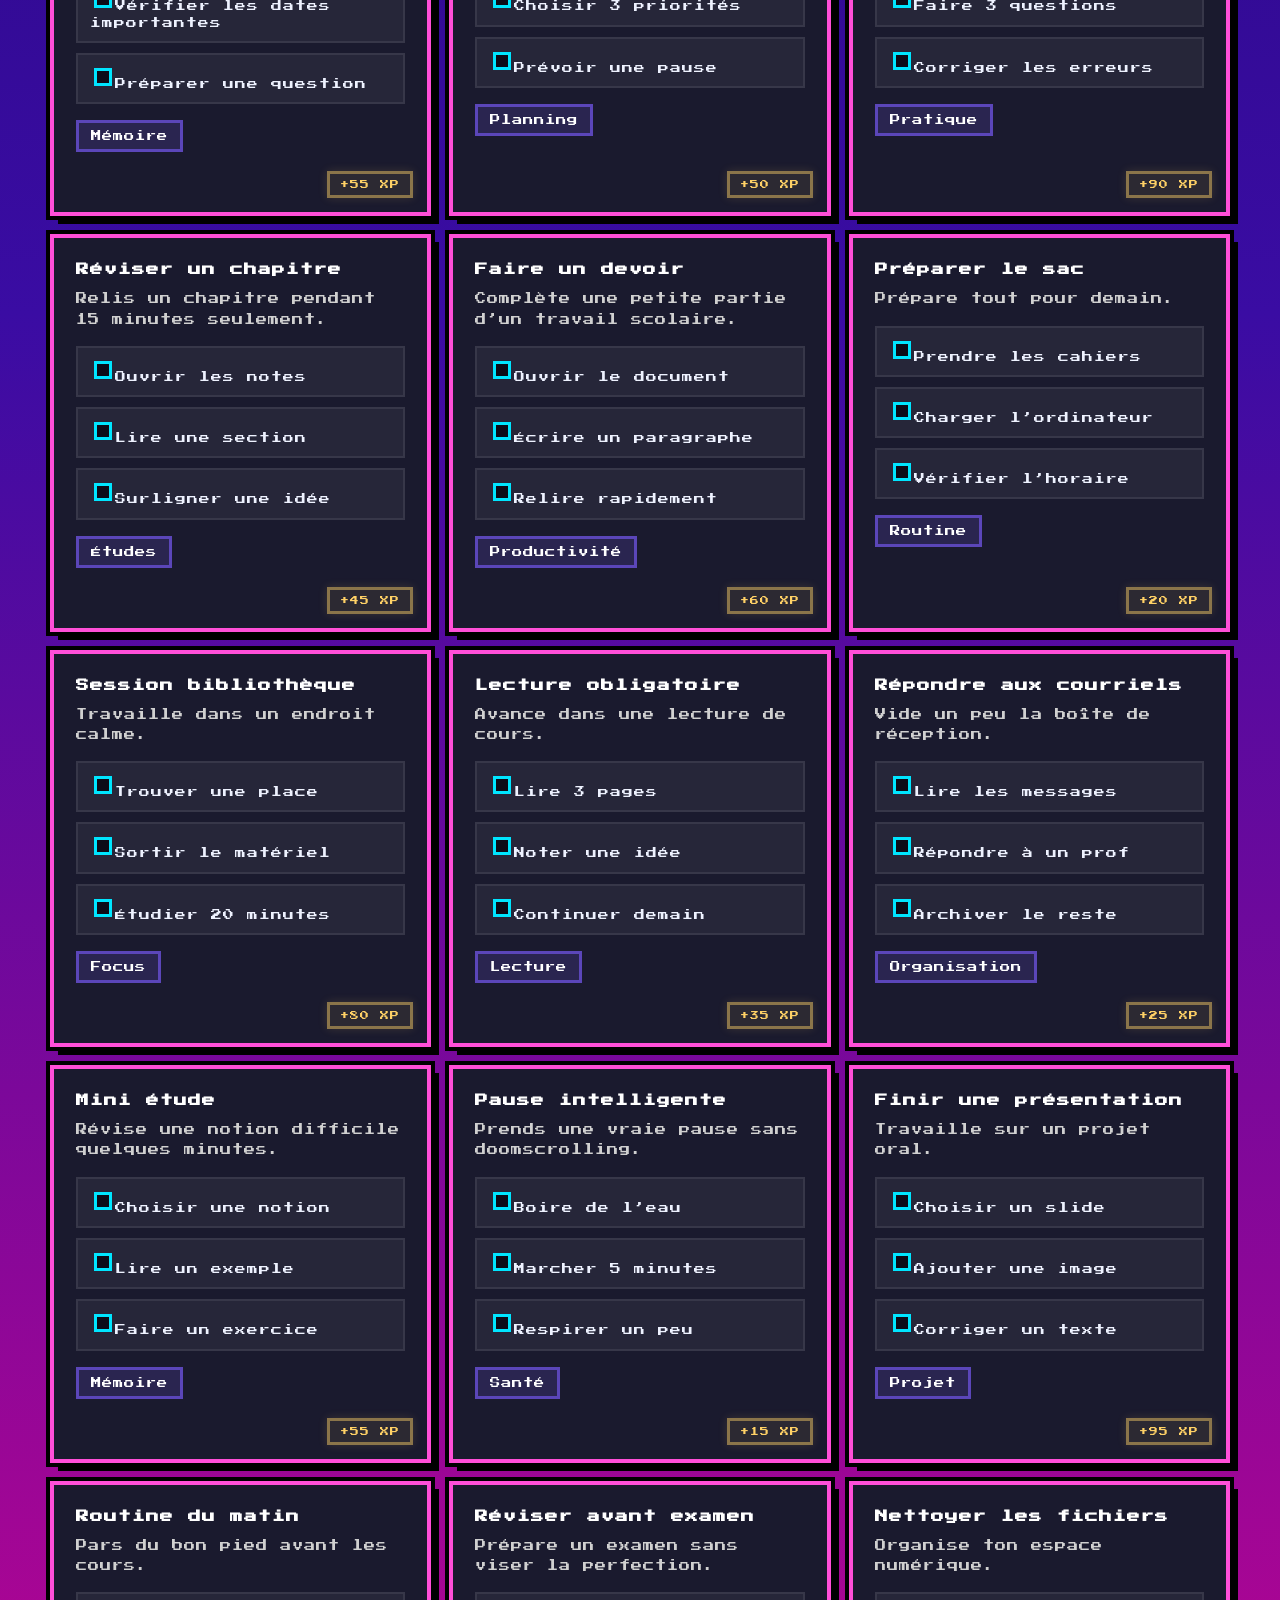
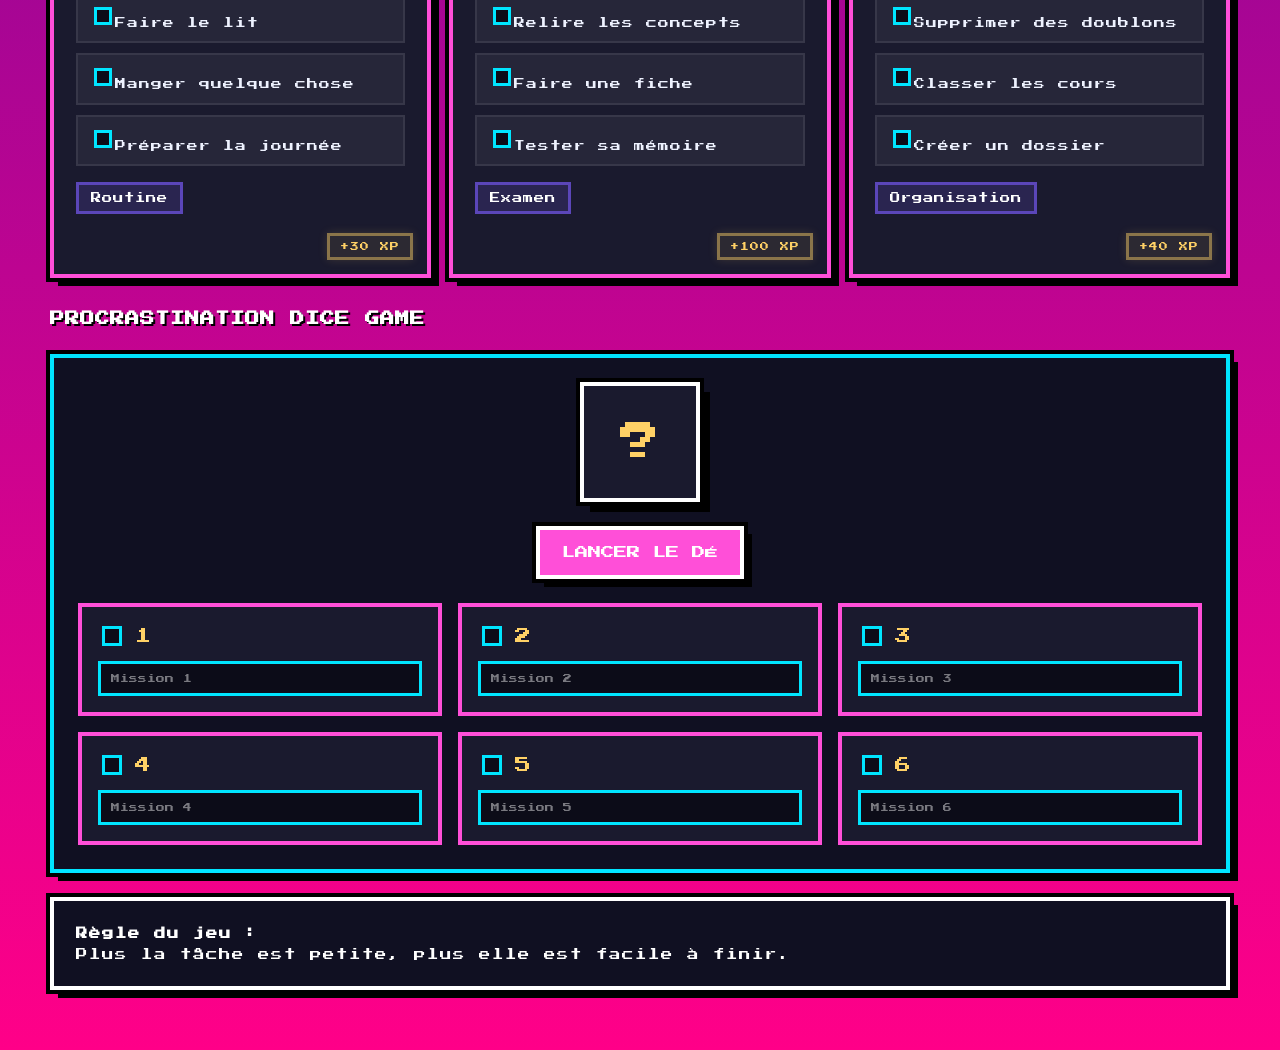
==== commit 835e21c6: "FINALE FINALE" ====
--- a/Nicolas/index.html
+++ b/Nicolas/index.html
@@ -6,7 +6,6 @@
 
 <link rel="preconnect" href="https://fonts.googleapis.com">
 <link rel="preconnect" href="https://fonts.gstatic.com" crossorigin>
-
 <link href="https://fonts.googleapis.com/css2?family=Press+Start+2P&display=swap" rel="stylesheet">
 
 <title>Procrastination Quest</title>
@@ -120,10 +119,6 @@
 }
 
 .hero {
-  position: relative;
-
-  overflow: hidden;
-
   padding: 34px;
 
   background: #1a1a2e;
@@ -145,38 +140,6 @@
   align-items: end;
 }
 
-.hero-image-frame {
-  width: 100%;
-  max-width: 320px;
-
-  aspect-ratio: 1 / 1;
-
-  border: 4px solid #00e5ff;
-
-  background: #101022;
-
-  box-shadow:
-    0 0 0 4px #000,
-    10px 10px 0 #000;
-
-  overflow: hidden;
-
-  display: flex;
-  align-items: center;
-  justify-content: center;
-
-  justify-self: end;
-}
-
-.hero-image {
-  width: 100%;
-  height: 100%;
-
-  object-fit: cover;
-
-  image-rendering: pixelated;
-}
-
 h1 {
   margin: 0;
 
@@ -186,15 +149,13 @@
 
   text-transform: uppercase;
 
-  color: #fff;
+  color: white;
 
   text-shadow:
     4px 4px 0 #ff0088,
     8px 8px 0 #000;
 
   max-width: 100%;
-
-  overflow-wrap: anywhere;
 }
 
 .typewriter {
@@ -305,11 +266,14 @@
 }
 
 .card {
+  position: relative;
+
   grid-column: span 4;
 
   border: 4px solid #ff4fd8;
 
   padding: 22px;
+  padding-bottom: 60px;
 
   background: #1a1a2e;
 
@@ -390,7 +354,7 @@
 .task-list input:checked::after {
   content: "✓";
 
-  color: #000;
+  color: black;
 
   font-size: 0.7rem;
 }
@@ -413,6 +377,26 @@
   border: 3px solid rgba(124,92,255,0.6);
 
   font-size: 0.65rem;
+}
+
+.xp-corner {
+  position: absolute;
+
+  bottom: 14px;
+  right: 14px;
+
+  padding: 6px 10px;
+
+  font-size: 0.55rem;
+
+  color: #ffd166;
+
+  border: 3px solid rgba(255,209,102,0.45);
+
+  background: rgba(255,209,102,0.08);
+
+  box-shadow:
+    0 0 10px rgba(255,209,102,0.15);
 }
 
 .dice-game {
@@ -499,9 +483,7 @@
 
 .dice-number-row {
   display: flex;
-
   align-items: center;
-
   gap: 10px;
 }
 
@@ -523,14 +505,17 @@
 
 .cross-toggle:checked {
   background: var(--good);
-
   border-color: var(--good);
 }
 
 .cross-toggle:checked::after {
   content: "✓";
-
-  color: #000;
+  color: black;
+}
+
+.dice-number {
+  font-size: 1rem;
+  color: #ffd166;
 }
 
 .dice-slot input[type="text"] {
@@ -549,6 +534,10 @@
   font-size: 0.55rem;
 }
 
+.dice-slot input[type="text"]::placeholder {
+  color: rgba(255,255,255,0.45);
+}
+
 .footer-panel {
   margin-top: 24px;
 
@@ -565,10 +554,11 @@
   line-height: 1.8;
 }
 
-/* TABLET */
+.footer-panel strong {
+  color: #fff;
+}
 
 @media (max-width: 980px) {
-
   .hero-grid {
     grid-template-columns: 1fr;
   }
@@ -576,44 +566,26 @@
   .card {
     grid-column: span 6;
   }
-
-  .hero-image-frame {
-    justify-self: center;
-  }
-
-}
-
-/* MOBILE */
+}
 
 @media (max-width: 640px) {
-
   .hero {
     padding: 18px;
   }
 
   .hero-grid {
     grid-template-columns: 1fr;
-
-    gap: 24px;
   }
 
   h1 {
     font-size: clamp(1.45rem, 7vw, 2.4rem);
-
-    max-width: 100%;
-  }
-
-  /* IMPORTANT FIX */
+  }
 
   .typewriter {
     display: inline;
-
     white-space: normal;
-
     overflow: visible;
-
     animation: none;
-
     border-right: 0;
   }
 
@@ -621,18 +593,6 @@
     grid-column: span 12;
   }
 
-  .hero-image-frame {
-    max-width: 220px;
-
-    margin: 0 auto;
-  }
-
-  .badge {
-    padding: 14px;
-
-    font-size: 0.58rem;
-  }
-
   .dice-grid {
     grid-template-columns: 1fr;
   }
@@ -641,26 +601,22 @@
     width: 100%;
   }
 
-}
-
-/* VERY SMALL PHONES */
+  .dice-slot input[type="text"] {
+    font-size: 0.5rem;
+  }
+}
 
 @media (max-width: 400px) {
-
   .container {
     width: calc(100% - 12px);
-
-    padding: 14px 0 34px;
-  }
-
-  .hero {
-    padding: 14px;
   }
 
   h1 {
-    font-size: clamp(1.15rem, 10vw, 1.8rem);
-
-    line-height: 1.3;
+    font-size: clamp(0.95rem, 8vw, 1.5rem);
+    line-height: 1.25;
+    text-shadow:
+      2px 2px 0 #ff0088,
+      4px 4px 0 #000;
   }
 
   .hero-copy {
@@ -669,12 +625,12 @@
 
   .badge {
     padding: 12px;
-
     font-size: 0.48rem;
   }
 
   .card {
     padding: 14px;
+    padding-bottom: 54px;
   }
 
   .card h3 {
@@ -692,7 +648,6 @@
   .dice-display {
     width: 76px;
     height: 76px;
-
     font-size: 1.6rem;
   }
 
@@ -700,6 +655,16 @@
     font-size: 0.52rem;
   }
 
+  .dice-slot input[type="text"] {
+    font-size: 0.46rem;
+  }
+
+  .xp-corner {
+    font-size: 0.45rem;
+    padding: 5px 8px;
+    bottom: 10px;
+    right: 10px;
+  }
 }
 
 </style>
@@ -718,241 +683,281 @@
 <div>
 
 <h1>
-<span class="typewriter">
-Juste 5 minutes.
-</span>
-<br>
+<span class="typewriter">Juste 5 minutes.</span><br>
 Puis tu gagnes la partie.
 </h1>
 
 <!-- <p class="hero-copy">
-Version simplifiée :
-aucune progression,
-aucun système complexe,
-seulement des tâches à cocher
-et un dé à utiliser.
+Version simplifiée : aucune progression, aucun système complexe, seulement des tâches à cocher et un dé à utiliser.
 </p> -->
 
 <!-- <div class="topbar">
 <div class="badge">
-Mode simple ·
-<strong>zéro XP</strong> ·
-<strong>zéro niveau</strong>
+Mode simple · <strong>zéro XP</strong> · <strong>zéro niveau</strong>
 </div>
 </div> -->
 
 </div>
 
-<!-- <div class="hero-image-frame">
-
-<img
-src="https://placehold.co/600x600/png"
-alt="Illustration rétro"
-class="hero-image"
-/>
-
-</div> -->
-
 </div>
 
 </header>
 
-<h2 class="section-title">
-Cartes de mission
-</h2>
+<h2 class="section-title">Cartes de mission</h2>
 
 <section class="grid">
 
-
-<article class="card">
-
+<article class="card">
 <h3>Étudier pour un examen</h3>
-
-<p>
-Révise un seul chapitre
-ou une seule notion.
-</p>
-
-<ul class="task-list">
-
+<p>Révise un seul chapitre ou une seule notion.</p>
+<ul class="task-list">
 <li><label><input type="checkbox"><span>Ouvrir les notes</span></label></li>
 <li><label><input type="checkbox"><span>Lire 2 pages</span></label></li>
 <li><label><input type="checkbox"><span>Surligner l’essentiel</span></label></li>
-
-</ul>
-
+</ul>
 <span class="tag">Études</span>
-
-</article>
-
-<article class="card">
-
+<div class="xp-corner">+45 XP</div>
+</article>
+
+<article class="card">
 <h3>Finir un devoir</h3>
-
-<p>
-Avance un travail sans viser
-la perfection immédiate.
-</p>
-
-<ul class="task-list">
-
+<p>Avance un travail sans viser la perfection immédiate.</p>
+<ul class="task-list">
 <li><label><input type="checkbox"><span>Ouvrir le document</span></label></li>
 <li><label><input type="checkbox"><span>Écrire un paragraphe</span></label></li>
 <li><label><input type="checkbox"><span>Sauvegarder le travail</span></label></li>
-
-</ul>
-
+</ul>
 <span class="tag">Productivité</span>
-
-</article>
-
-<article class="card">
-
+<div class="xp-corner">+70 XP</div>
+</article>
+
+<article class="card">
 <h3>Préparer le sac</h3>
-
-<p>
-Prépare ce qu’il faut
-pour demain matin.
-</p>
-
-<ul class="task-list">
-
+<p>Prépare ce qu’il faut pour demain matin.</p>
+<ul class="task-list">
 <li><label><input type="checkbox"><span>Mettre les cahiers</span></label></li>
 <li><label><input type="checkbox"><span>Charger l’ordinateur</span></label></li>
 <li><label><input type="checkbox"><span>Préparer une bouteille d’eau</span></label></li>
-
-</ul>
-
+</ul>
 <span class="tag">Routine</span>
-
-</article>
-
-<article class="card">
-
+<div class="xp-corner">+25 XP</div>
+</article>
+
+<article class="card">
 <h3>Lire un texte scolaire</h3>
-
-<p>
-Lis seulement quelques pages
-pour te mettre en route.
-</p>
-
-<ul class="task-list">
-
+<p>Lis seulement quelques pages pour te mettre en route.</p>
+<ul class="task-list">
 <li><label><input type="checkbox"><span>Ouvrir le PDF</span></label></li>
 <li><label><input type="checkbox"><span>Lire 5 minutes</span></label></li>
 <li><label><input type="checkbox"><span>Noter une idée importante</span></label></li>
-
-</ul>
-
+</ul>
 <span class="tag">Lecture</span>
-
-</article>
-
-<article class="card">
-
+<div class="xp-corner">+40 XP</div>
+</article>
+
+<article class="card">
 <h3>Répondre aux courriels</h3>
-
-<p>
-Vide un peu la boîte
-de réception scolaire.
-</p>
-
-<ul class="task-list">
-
+<p>Vide un peu la boîte de réception scolaire.</p>
+<ul class="task-list">
 <li><label><input type="checkbox"><span>Ouvrir Outlook</span></label></li>
 <li><label><input type="checkbox"><span>Répondre à 1 message</span></label></li>
 <li><label><input type="checkbox"><span>Archiver les vieux messages</span></label></li>
-
-</ul>
-
+</ul>
 <span class="tag">Organisation</span>
-
-</article>
-
-<article class="card">
-
+<div class="xp-corner">+35 XP</div>
+</article>
+
+<article class="card">
 <h3>Session bibliothèque</h3>
-
-<p>
-Travaille un peu dans
-un endroit calme.
-</p>
-
-<ul class="task-list">
-
+<p>Travaille un peu dans un endroit calme.</p>
+<ul class="task-list">
 <li><label><input type="checkbox"><span>Trouver une place</span></label></li>
 <li><label><input type="checkbox"><span>Mettre le téléphone de côté</span></label></li>
 <li><label><input type="checkbox"><span>Travailler 10 minutes</span></label></li>
-
-</ul>
-
+</ul>
 <span class="tag">Focus</span>
-
-</article>
-
-<article class="card">
-
+<div class="xp-corner">+80 XP</div>
+</article>
+
+<article class="card">
 <h3>Révision rapide</h3>
-
-<p>
-Révise juste avant
-le prochain cours.
-</p>
-
-<ul class="task-list">
-
+<p>Révise juste avant le prochain cours.</p>
+<ul class="task-list">
 <li><label><input type="checkbox"><span>Relire les notes</span></label></li>
 <li><label><input type="checkbox"><span>Vérifier les dates importantes</span></label></li>
 <li><label><input type="checkbox"><span>Préparer une question</span></label></li>
-
-</ul>
-
+</ul>
 <span class="tag">Mémoire</span>
-
-</article>
-
-<article class="card">
-
+<div class="xp-corner">+55 XP</div>
+</article>
+
+<article class="card">
 <h3>Planifier la semaine</h3>
-
-<p>
-Organise les tâches
-pour éviter le stress.
-</p>
-
-<ul class="task-list">
-
+<p>Organise les tâches pour éviter le stress.</p>
+<ul class="task-list">
 <li><label><input type="checkbox"><span>Écrire les échéances</span></label></li>
 <li><label><input type="checkbox"><span>Choisir 3 priorités</span></label></li>
 <li><label><input type="checkbox"><span>Prévoir une pause</span></label></li>
-
-</ul>
-
+</ul>
 <span class="tag">Planning</span>
-
-</article>
-
-<article class="card">
-
+<div class="xp-corner">+50 XP</div>
+</article>
+
+<article class="card">
 <h3>Faire des exercices</h3>
-
-<p>
-Pratique une matière
-avec quelques questions.
-</p>
-
-<ul class="task-list">
-
+<p>Pratique une matière avec quelques questions.</p>
+<ul class="task-list">
 <li><label><input type="checkbox"><span>Ouvrir les exercices</span></label></li>
 <li><label><input type="checkbox"><span>Faire 3 questions</span></label></li>
 <li><label><input type="checkbox"><span>Corriger les erreurs</span></label></li>
-
-</ul>
-
+</ul>
 <span class="tag">Pratique</span>
-
-</article>
-
+<div class="xp-corner">+90 XP</div>
+</article>
+
+<article class="card">
+<h3>Réviser un chapitre</h3>
+<p>Relis un chapitre pendant 15 minutes seulement.</p>
+<ul class="task-list">
+<li><label><input type="checkbox"><span>Ouvrir les notes</span></label></li>
+<li><label><input type="checkbox"><span>Lire une section</span></label></li>
+<li><label><input type="checkbox"><span>Surligner une idée</span></label></li>
+</ul>
+<span class="tag">Études</span>
+<div class="xp-corner">+45 XP</div>
+</article>
+
+<article class="card">
+<h3>Faire un devoir</h3>
+<p>Complète une petite partie d’un travail scolaire.</p>
+<ul class="task-list">
+<li><label><input type="checkbox"><span>Ouvrir le document</span></label></li>
+<li><label><input type="checkbox"><span>Écrire un paragraphe</span></label></li>
+<li><label><input type="checkbox"><span>Relire rapidement</span></label></li>
+</ul>
+<span class="tag">Productivité</span>
+<div class="xp-corner">+60 XP</div>
+</article>
+
+<article class="card">
+<h3>Préparer le sac</h3>
+<p>Prépare tout pour demain.</p>
+<ul class="task-list">
+<li><label><input type="checkbox"><span>Prendre les cahiers</span></label></li>
+<li><label><input type="checkbox"><span>Charger l’ordinateur</span></label></li>
+<li><label><input type="checkbox"><span>Vérifier l’horaire</span></label></li>
+</ul>
+<span class="tag">Routine</span>
+<div class="xp-corner">+20 XP</div>
+</article>
+
+<article class="card">
+<h3>Session bibliothèque</h3>
+<p>Travaille dans un endroit calme.</p>
+<ul class="task-list">
+<li><label><input type="checkbox"><span>Trouver une place</span></label></li>
+<li><label><input type="checkbox"><span>Sortir le matériel</span></label></li>
+<li><label><input type="checkbox"><span>Étudier 20 minutes</span></label></li>
+</ul>
+<span class="tag">Focus</span>
+<div class="xp-corner">+80 XP</div>
+</article>
+
+<article class="card">
+<h3>Lecture obligatoire</h3>
+<p>Avance dans une lecture de cours.</p>
+<ul class="task-list">
+<li><label><input type="checkbox"><span>Lire 3 pages</span></label></li>
+<li><label><input type="checkbox"><span>Noter une idée</span></label></li>
+<li><label><input type="checkbox"><span>Continuer demain</span></label></li>
+</ul>
+<span class="tag">Lecture</span>
+<div class="xp-corner">+35 XP</div>
+</article>
+
+<article class="card">
+<h3>Répondre aux courriels</h3>
+<p>Vide un peu la boîte de réception.</p>
+<ul class="task-list">
+<li><label><input type="checkbox"><span>Lire les messages</span></label></li>
+<li><label><input type="checkbox"><span>Répondre à un prof</span></label></li>
+<li><label><input type="checkbox"><span>Archiver le reste</span></label></li>
+</ul>
+<span class="tag">Organisation</span>
+<div class="xp-corner">+25 XP</div>
+</article>
+
+<article class="card">
+<h3>Mini étude</h3>
+<p>Révise une notion difficile quelques minutes.</p>
+<ul class="task-list">
+<li><label><input type="checkbox"><span>Choisir une notion</span></label></li>
+<li><label><input type="checkbox"><span>Lire un exemple</span></label></li>
+<li><label><input type="checkbox"><span>Faire un exercice</span></label></li>
+</ul>
+<span class="tag">Mémoire</span>
+<div class="xp-corner">+55 XP</div>
+</article>
+
+<article class="card">
+<h3>Pause intelligente</h3>
+<p>Prends une vraie pause sans doomscrolling.</p>
+<ul class="task-list">
+<li><label><input type="checkbox"><span>Boire de l’eau</span></label></li>
+<li><label><input type="checkbox"><span>Marcher 5 minutes</span></label></li>
+<li><label><input type="checkbox"><span>Respirer un peu</span></label></li>
+</ul>
+<span class="tag">Santé</span>
+<div class="xp-corner">+15 XP</div>
+</article>
+
+<article class="card">
+<h3>Finir une présentation</h3>
+<p>Travaille sur un projet oral.</p>
+<ul class="task-list">
+<li><label><input type="checkbox"><span>Choisir un slide</span></label></li>
+<li><label><input type="checkbox"><span>Ajouter une image</span></label></li>
+<li><label><input type="checkbox"><span>Corriger un texte</span></label></li>
+</ul>
+<span class="tag">Projet</span>
+<div class="xp-corner">+95 XP</div>
+</article>
+
+<article class="card">
+<h3>Routine du matin</h3>
+<p>Pars du bon pied avant les cours.</p>
+<ul class="task-list">
+<li><label><input type="checkbox"><span>Faire le lit</span></label></li>
+<li><label><input type="checkbox"><span>Manger quelque chose</span></label></li>
+<li><label><input type="checkbox"><span>Préparer la journée</span></label></li>
+</ul>
+<span class="tag">Routine</span>
+<div class="xp-corner">+30 XP</div>
+</article>
+
+<article class="card">
+<h3>Réviser avant examen</h3>
+<p>Prépare un examen sans viser la perfection.</p>
+<ul class="task-list">
+<li><label><input type="checkbox"><span>Relire les concepts</span></label></li>
+<li><label><input type="checkbox"><span>Faire une fiche</span></label></li>
+<li><label><input type="checkbox"><span>Tester sa mémoire</span></label></li>
+</ul>
+<span class="tag">Examen</span>
+<div class="xp-corner">+100 XP</div>
+</article>
+
+<article class="card">
+<h3>Nettoyer les fichiers</h3>
+<p>Organise ton espace numérique.</p>
+<ul class="task-list">
+<li><label><input type="checkbox"><span>Supprimer des doublons</span></label></li>
+<li><label><input type="checkbox"><span>Classer les cours</span></label></li>
+<li><label><input type="checkbox"><span>Créer un dossier</span></label></li>
+</ul>
+<span class="tag">Organisation</span>
+<div class="xp-corner">+40 XP</div>
+</article>
 
 </section>
 
@@ -964,174 +969,60 @@
 
 <div class="dice-panel">
 
-<div class="dice-display" id="diceDisplay">
-?
-</div>
-
-<button
-class="roll-button"
-id="rollButton"
-type="button"
->
+<div class="dice-display" id="diceDisplay">?</div>
+
+<button class="roll-button" id="rollButton" type="button">
 LANCER LE DÉ
 </button>
 
 <div class="dice-grid">
 
 <div class="dice-slot">
-
 <div class="dice-number-row">
-
-<input
-class="cross-toggle"
-type="checkbox"
-id="cross1"
-/>
-
-<label
-class="dice-number"
-for="cross1"
->
-1
-</label>
-
-</div>
-
-<input
-type="text"
-placeholder="Écris une tâche..."
->
-
+<input class="cross-toggle" type="checkbox" id="cross1" />
+<label class="dice-number" for="cross1">1</label>
+</div>
+<input type="text" placeholder="Mission 1" />
 </div>
 
 <div class="dice-slot">
-
 <div class="dice-number-row">
-
-<input
-class="cross-toggle"
-type="checkbox"
-id="cross2"
-/>
-
-<label
-class="dice-number"
-for="cross2"
->
-2
-</label>
-
-</div>
-
-<input
-type="text"
-placeholder="Écris une tâche..."
->
-
+<input class="cross-toggle" type="checkbox" id="cross2" />
+<label class="dice-number" for="cross2">2</label>
+</div>
+<input type="text" placeholder="Mission 2" />
 </div>
 
 <div class="dice-slot">
-
 <div class="dice-number-row">
-
-<input
-class="cross-toggle"
-type="checkbox"
-id="cross3"
-/>
-
-<label
-class="dice-number"
-for="cross3"
->
-3
-</label>
-
-</div>
-
-<input
-type="text"
-placeholder="Écris une tâche..."
->
-
+<input class="cross-toggle" type="checkbox" id="cross3" />
+<label class="dice-number" for="cross3">3</label>
+</div>
+<input type="text" placeholder="Mission 3" />
 </div>
 
 <div class="dice-slot">
-
 <div class="dice-number-row">
-
-<input
-class="cross-toggle"
-type="checkbox"
-id="cross4"
-/>
-
-<label
-class="dice-number"
-for="cross4"
->
-4
-</label>
-
-</div>
-
-<input
-type="text"
-placeholder="Écris une tâche..."
->
-
+<input class="cross-toggle" type="checkbox" id="cross4" />
+<label class="dice-number" for="cross4">4</label>
+</div>
+<input type="text" placeholder="Mission 4" />
 </div>
 
 <div class="dice-slot">
-
 <div class="dice-number-row">
-
-<input
-class="cross-toggle"
-type="checkbox"
-id="cross5"
-/>
-
-<label
-class="dice-number"
-for="cross5"
->
-5
-</label>
-
-</div>
-
-<input
-type="text"
-placeholder="Écris une tâche..."
->
-
+<input class="cross-toggle" type="checkbox" id="cross5" />
+<label class="dice-number" for="cross5">5</label>
+</div>
+<input type="text" placeholder="Mission 5" />
 </div>
 
 <div class="dice-slot">
-
 <div class="dice-number-row">
-
-<input
-class="cross-toggle"
-type="checkbox"
-id="cross6"
-/>
-
-<label
-class="dice-number"
-for="cross6"
->
-6
-</label>
-
-</div>
-
-<input
-type="text"
-placeholder="Écris une tâche..."
->
-
+<input class="cross-toggle" type="checkbox" id="cross6" />
+<label class="dice-number" for="cross6">6</label>
+</div>
+<input type="text" placeholder="Mission 6" />
 </div>
 
 </div>
@@ -1141,40 +1032,20 @@
 </section>
 
 <section class="footer-panel">
-
-<strong>
-Règle du jeu :
-</strong>
-
-<div>
-Plus la tâche est petite,
-plus elle est facile à finir.
-</div>
-
+<strong>Règle du jeu :</strong>
+<div>Plus la tâche est petite, plus elle est facile à finir.</div>
 </section>
 
 </main>
 
 <script>
-
-const rollButton =
-  document.getElementById('rollButton');
-
-const diceDisplay =
-  document.getElementById('diceDisplay');
-
-rollButton.addEventListener(
-  'click',
-  () => {
-
-    const result =
-      Math.floor(Math.random() * 6) + 1;
-
-    diceDisplay.textContent = result;
-
-  }
-);
-
+const rollButton = document.getElementById('rollButton');
+const diceDisplay = document.getElementById('diceDisplay');
+
+rollButton.addEventListener('click', () => {
+  const result = Math.floor(Math.random() * 6) + 1;
+  diceDisplay.textContent = result;
+});
 </script>
 
 </body>
